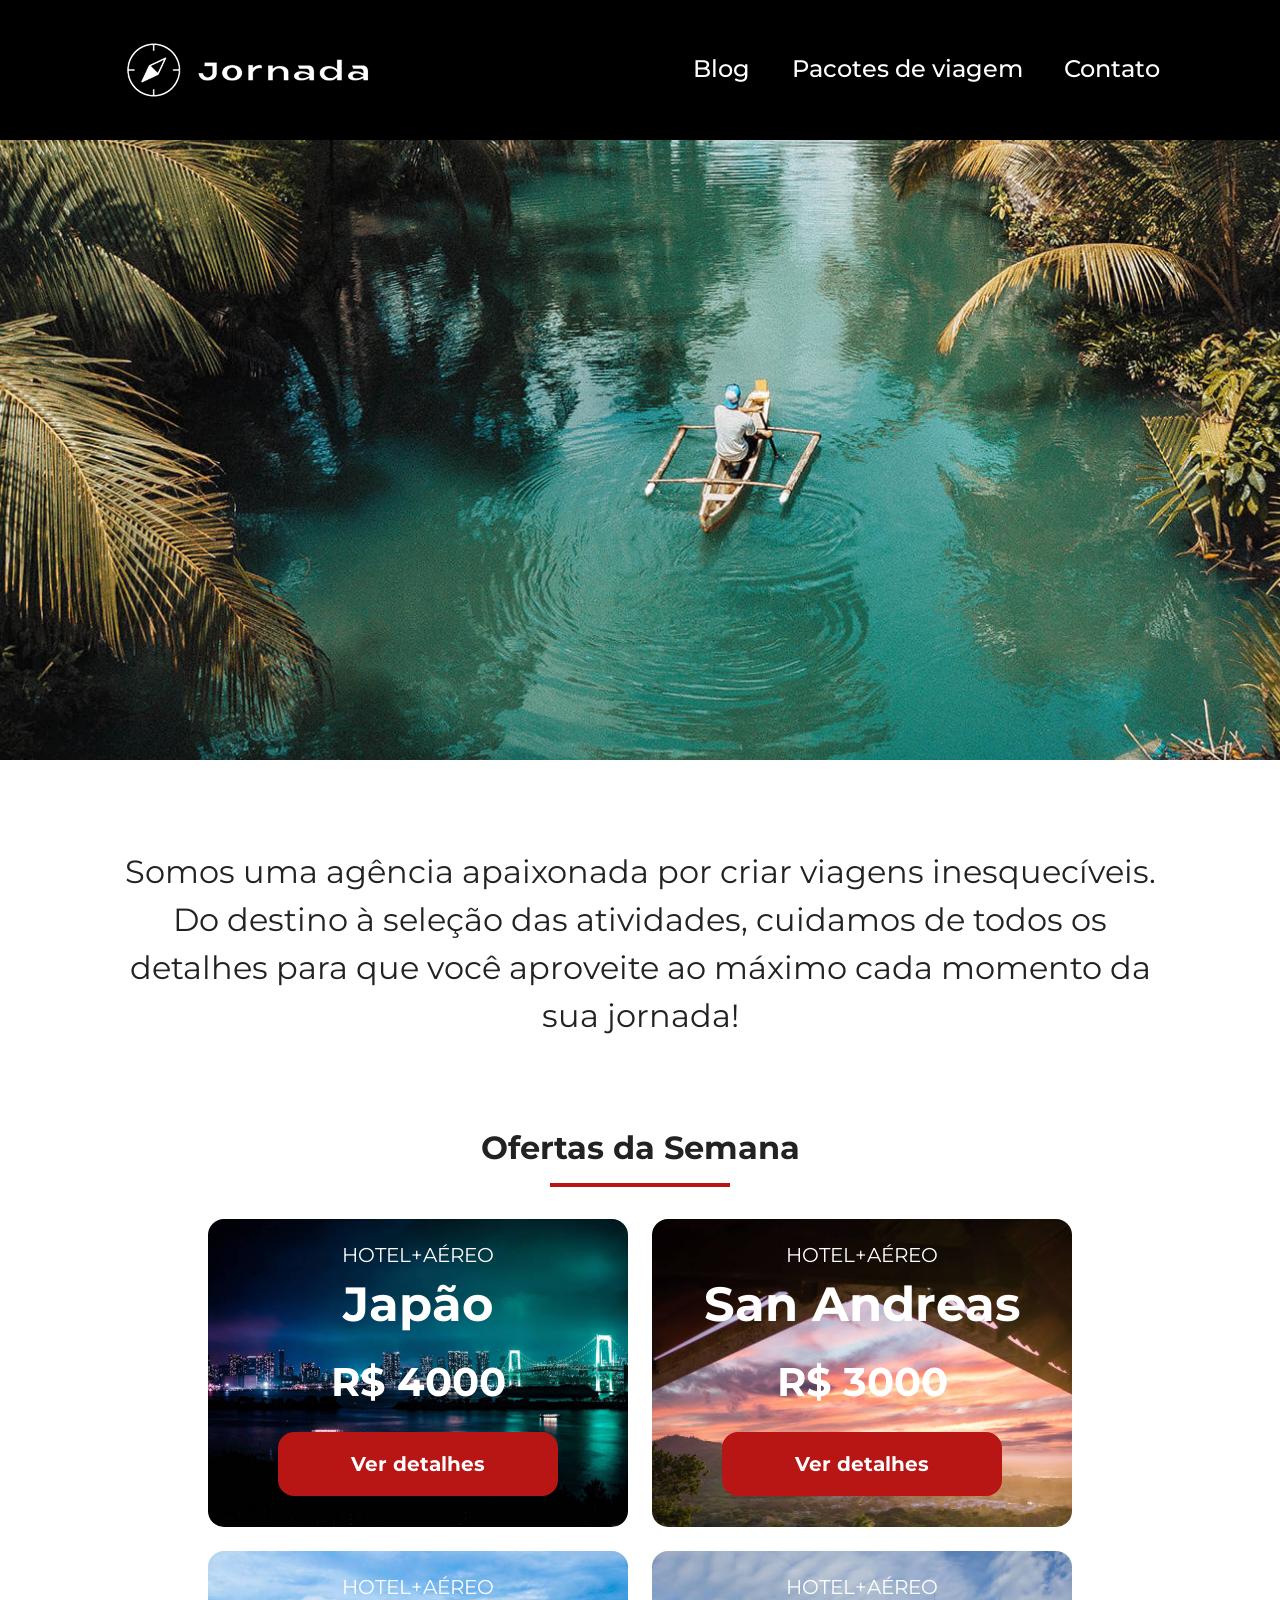
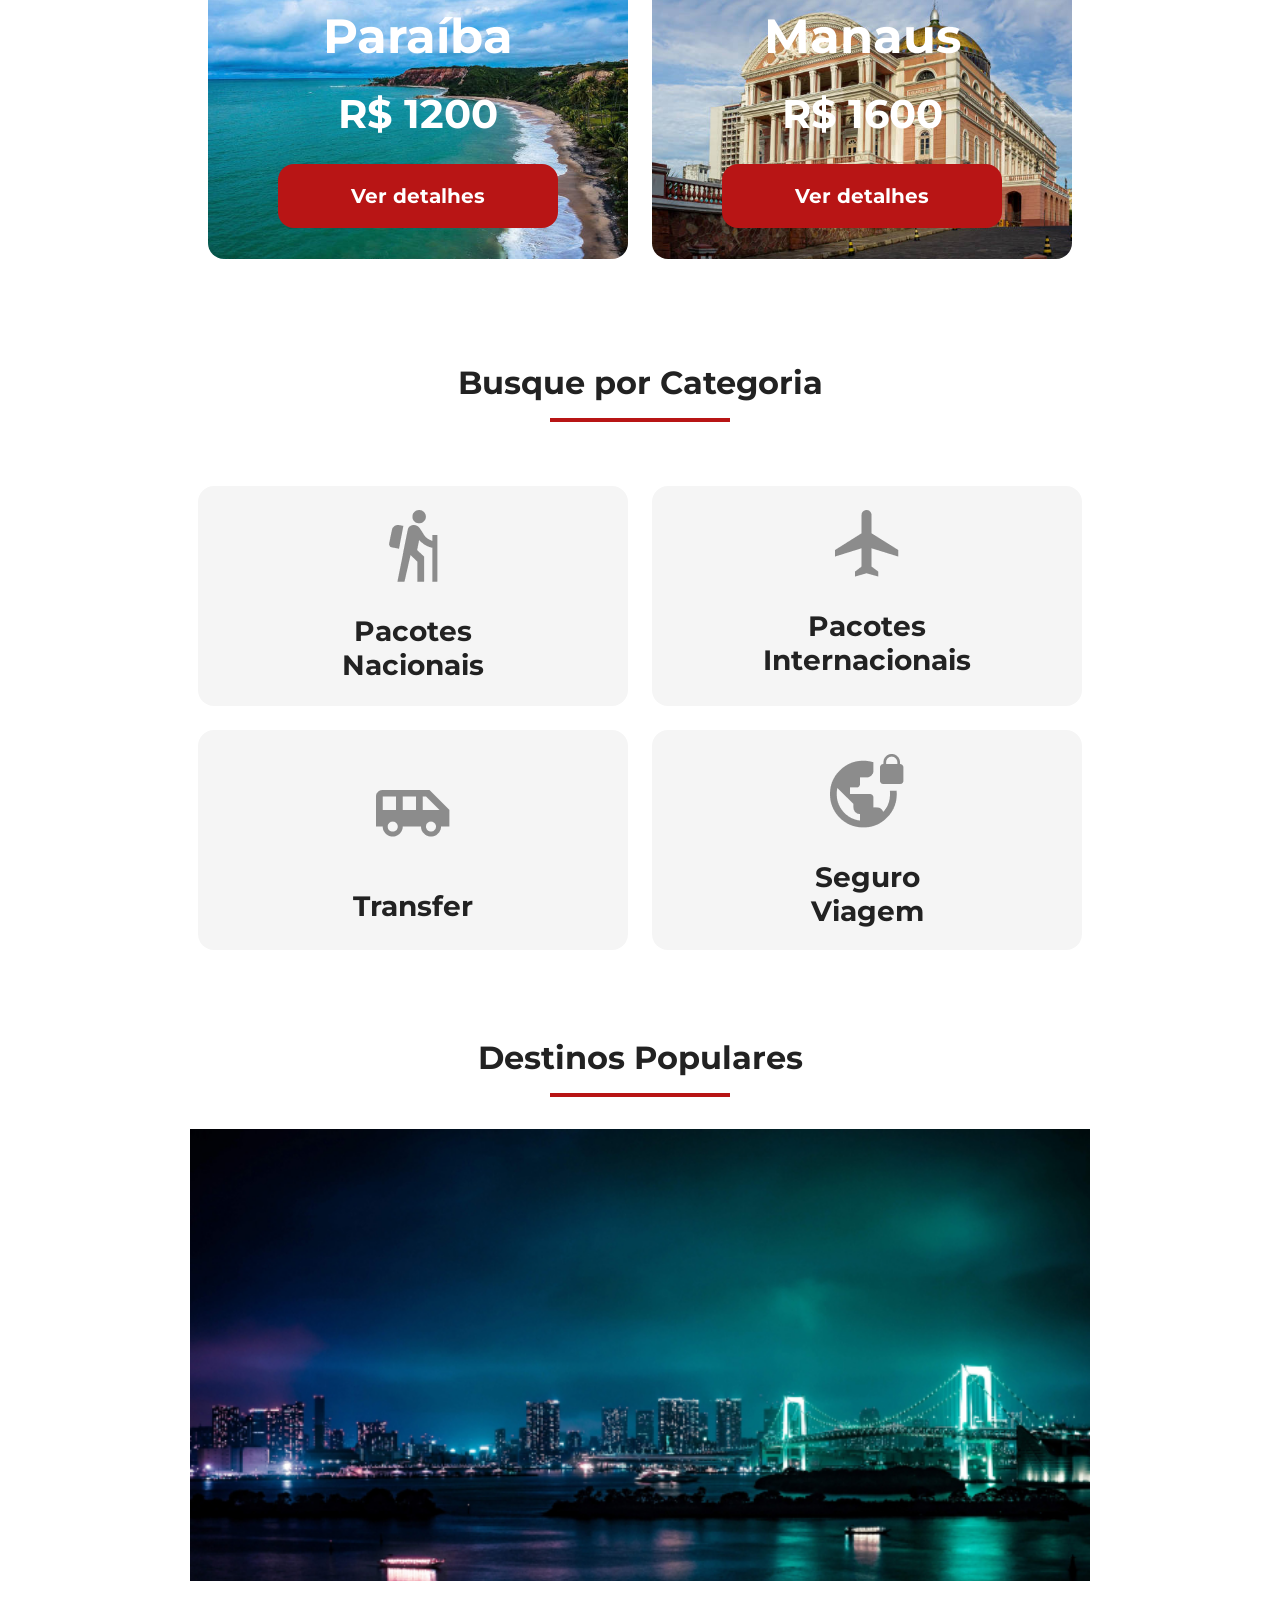
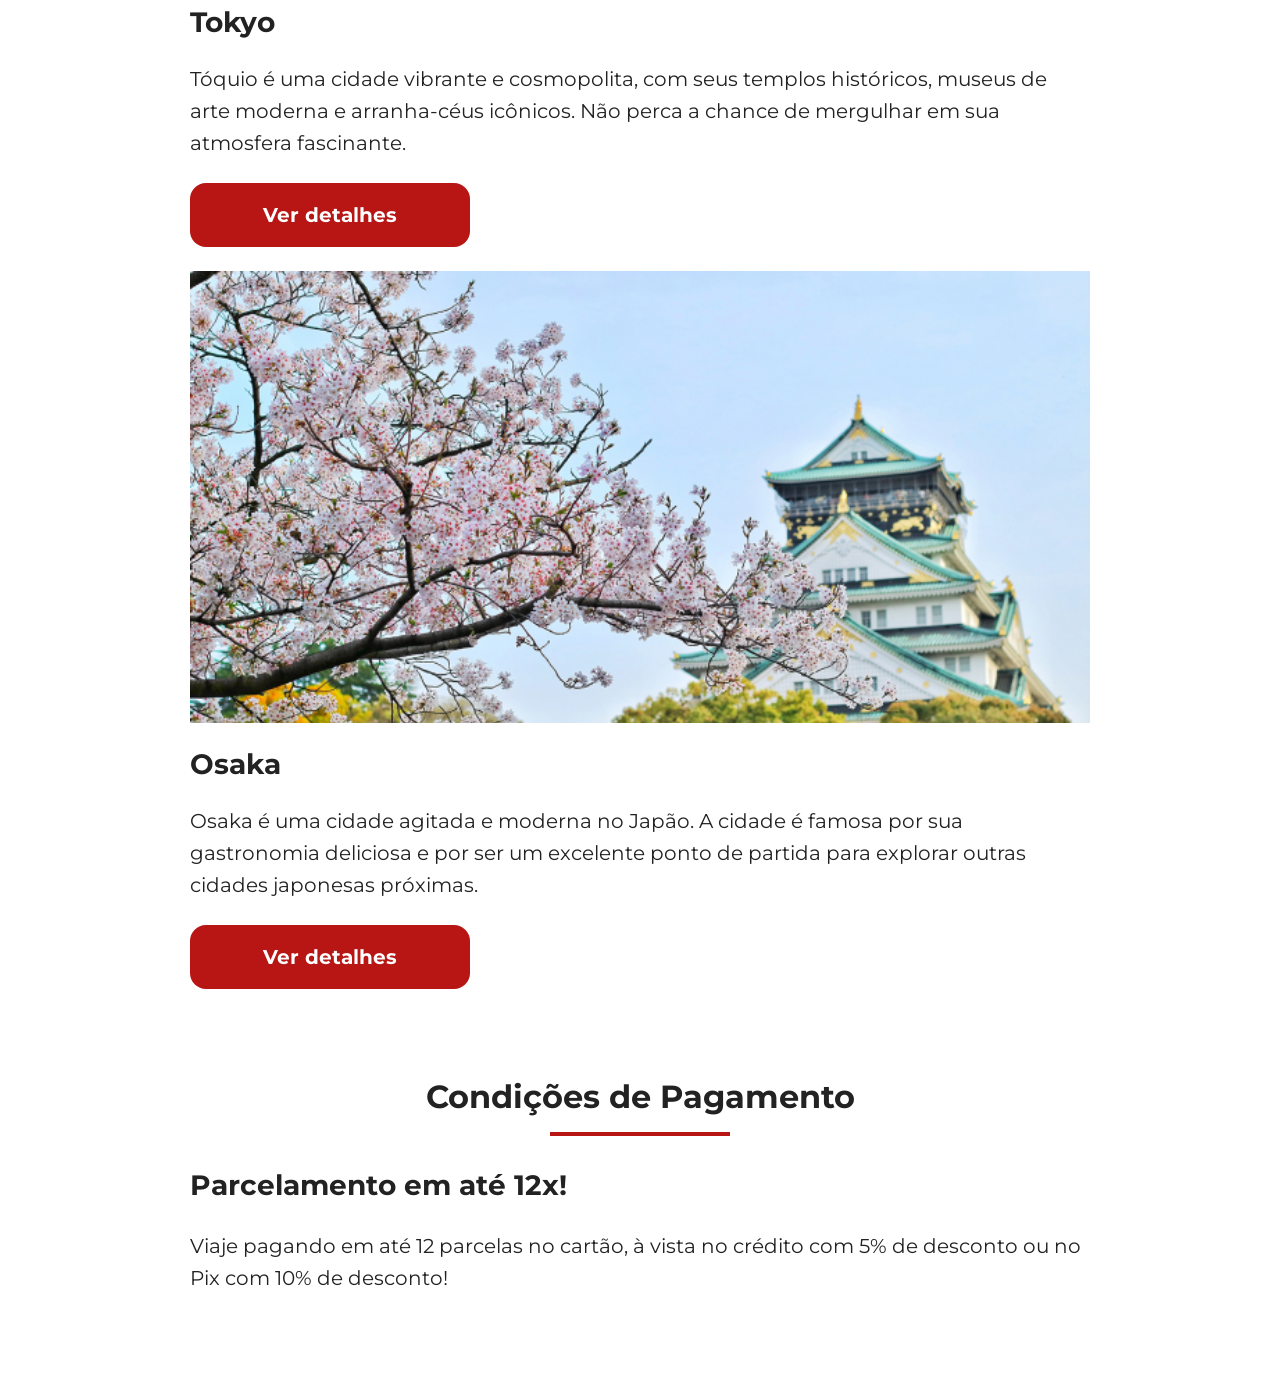
==== index.html @ ccc24c37 "Reutiliza estilos de textos" ====
<!doctype html>
<html lang="pt-br">
  <head>
    <meta charset="UTF-8" />
    <meta name="viewport" content="width=device-width, initial-scale=1.0" />
    <link rel="stylesheet" href="./css/style.css" />
    <title>Jornada Viagens</title>
  </head>
  <body>
    <header class="main-header">
      <a class="logo" href="index.html" title="Voltar para a página inicial">
        <img
          class="img-mobile"
          src="img/bussola-jornada-branca.png"
          alt="Bussola do logo Jornada Viagens na cor branca"
        />
        <img
          class="img-desktop"
          src="img/bussola-texto-jornada-branco.png"
          alt="Logo Jornada Viagens na cor branca"
        />
      </a>
      <div class="navigation-menu">
        <label for="menu">
          <img src="img/menu.png" alt="menu" />
        </label>
        <input type="checkbox" id="menu" hidden />
        <nav>
          <ul class="list-links">
            <li>
              <a href="blog.html" target="_blank" title="Acessar Blog">Blog</a>
            </li>
            <li>
              <a
                href="pacotes.html"
                target="_blank"
                title="Acessar Pacotes de viagem"
                >Pacotes de viagem</a
              >
            </li>
            <li>
              <a href="contato.html" target="_blank" title="Acessar Contato"
                >Contato</a
              >
            </li>
          </ul>
        </nav>
      </div>
    </header>
    <section class="hero">
      <div class="hero-img"></div>
      <h2>
        Somos uma agência apaixonada por criar viagens inesquecíveis. Do destino
        à seleção das atividades, cuidamos de todos os detalhes para que você
        aproveite ao máximo cada momento da sua jornada!
      </h2>
    </section>
    <section class="offers">
      <div class="section-title">
        <h2>Ofertas da Semana</h2>
        <hr />
      </div>
      <div class="offers-cards">
        <article class="card japao">
          <header>
            <p>HOTEL+AÉREO</p>
            <h3>
              Japão <br />
              <span>R$ 4000</span>
            </h3>
          </header>
          <footer>
            <a href="#" class="button">Ver detalhes</a>
          </footer>
        </article>
        <article class="card san-andreas">
          <header>
            <p>HOTEL+AÉREO</p>
            <h3>
              San Andreas <br />
              <span>R$ 3000</span>
            </h3>
          </header>
          <footer>
            <a href="#" class="button">Ver detalhes</a>
          </footer>
        </article>
        <article class="card paraiba">
          <header>
            <p>HOTEL+AÉREO</p>
            <h3>
              Paraíba <br />
              <span>R$ 1200</span>
            </h3>
          </header>
          <footer>
            <a href="#" class="button">Ver detalhes</a>
          </footer>
        </article>
        <article class="card manaus">
          <header>
            <p>HOTEL+AÉREO</p>
            <h3>
              Manaus <br />
              <span>R$ 1600</span>
            </h3>
          </header>
          <footer>
            <a href="#" class="button">Ver detalhes</a>
          </footer>
        </article>
      </div>
    </section>
    <section class="categories">
      <div class="section-title">
        <h2>Busque por Categoria</h2>
        <hr />
      </div>
      <div class="categories-cards">
        <a
          class="card"
          href="#"
          target="_blank"
          title="Busque pela categoria Pacotes Nacionais"
        >
          <img
            src="img/pacotes-nacionais.png"
            alt="ícone cinza representado por uma pessoa fazendo tracking"
          />
          <h3 class="content-title">
            Pacotes <br />
            Nacionais
          </h3>
        </a>

        <a
          class="card"
          href="#"
          target="_blank"
          title="Busque pela categoria Pacotes Internacionais"
        >
          <img
            src="img/pacotes-interacionais.png"
            alt="ícone cinza representado por um avião"
          />
          <h3 class="content-title">
            Pacotes <br />
            Internacionais
          </h3>
        </a>

        <a
          class="card single-line transfer"
          href="#"
          target="_blank"
          title="Busque pela categoria Transfer"
        >
          <img
            src="img/transfer.png"
            alt="ícone cinza representado por um ônibus"
          />
          <h3 class="content-title">Transfer <br /></h3>
        </a>

        <a
          class="card sigle-line"
          href="#"
          target="_blank"
          title="Busque pela categoria Seguro de Viagem"
        >
          <img
            src="img/seguro-viagem.png"
            alt="ícone cinza representado pelo mundo como um planeta com um cadeado "
          />
          <h3 class="content-title">
            Seguro <br />
            Viagem
          </h3>
        </a>
      </div>
    </section>
    <section class="destinations">
      <div class="section-title">
        <h2>Destinos Populares</h2>
        <hr />
      </div>
      <div class="destination-items">
        <article class="item tokyo">
          <header>
            <div class="img-item"></div>
            <h4 class="content-title">Tokyo</h4>
            <p class="content-text">
              Tóquio é uma cidade vibrante e cosmopolita, com seus templos
              históricos, museus de arte moderna e arranha-céus icônicos. Não
              perca a chance de mergulhar em sua atmosfera fascinante.
            </p>
            <footer>
              <a
                href="#"
                class="button"
                target="_blank"
                title="Veja mais detalhes do destinho para Tokyo"
                >Ver detalhes</a
              >
            </footer>
          </header>
        </article>
        <article class="item osaka">
          <header>
            <div class="img-item"></div>
            <h4 class="content-title">Osaka</h4>
            <p class="content-text">
              Osaka é uma cidade agitada e moderna no Japão. A cidade é famosa
              por sua gastronomia deliciosa e por ser um excelente ponto de
              partida para explorar outras cidades japonesas próximas.
            </p>
            <footer>
              <a
                href="#"
                class="button"
                target="_blank"
                title="Veja mais detalhes do destinho para Osaka"
                >Ver detalhes</a
              >
            </footer>
          </header>
        </article>
      </div>
    </section>
    <section class="payments">
      <div class="section-title">
        <h2>Condições de Pagamento</h2>
        <hr />
      </div>
      <div class="text-content">
        <h3 class="content-title">Parcelamento em até 12x!</h3>
        <p class="content-text">
          Viaje pagando em até 12 parcelas no cartão, à vista no crédito com 5%
          de desconto ou no Pix com 10% de desconto!
        </p>
        <div class="image-content"></div>
        <div class="image bag"></div>
        <div class="image passport"></div>
        <div class="image people"></div>
      </div>
    </section>
  </body>
</html>
---- css/style.css ----
@import url(global.css);
@import url(header.css);
@import url(hero.css);
@import url(offers.css);
@import url(categories.css);
@import url(destinations.css);
@import url(payments.css);
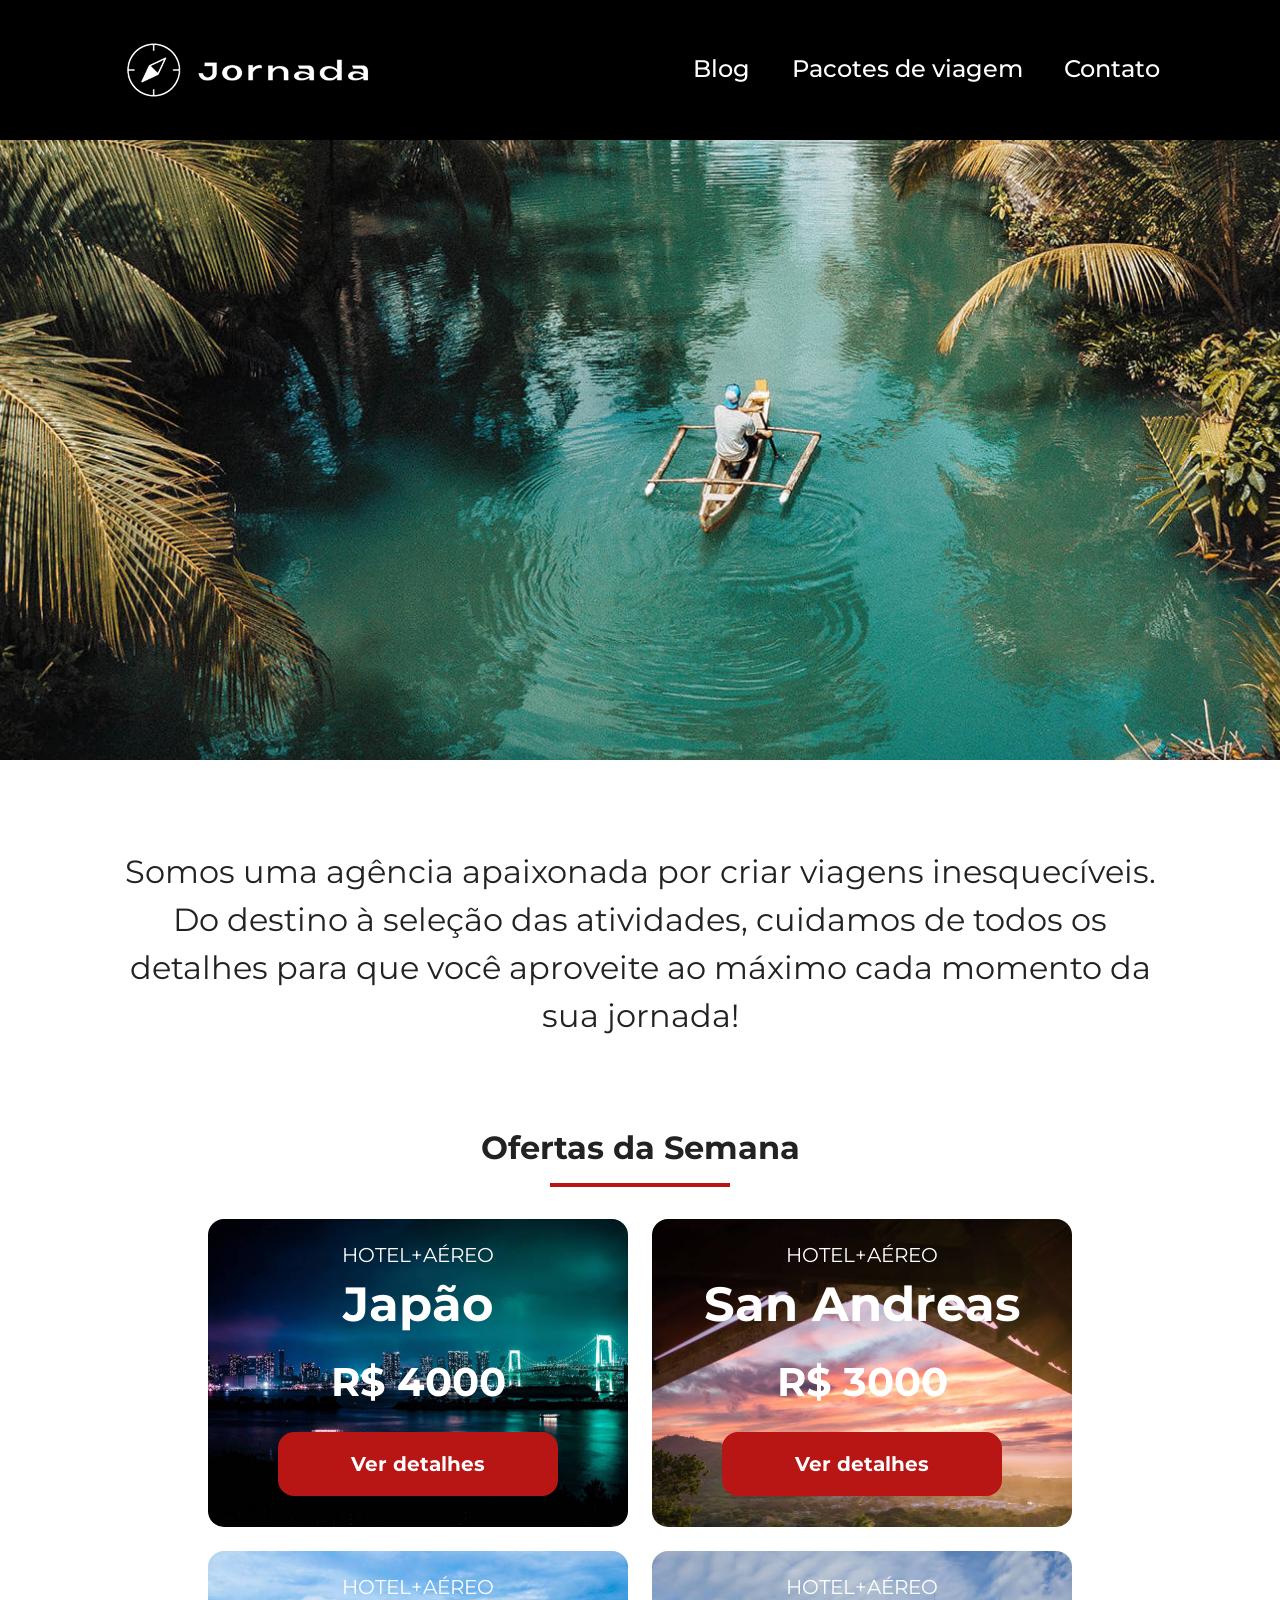
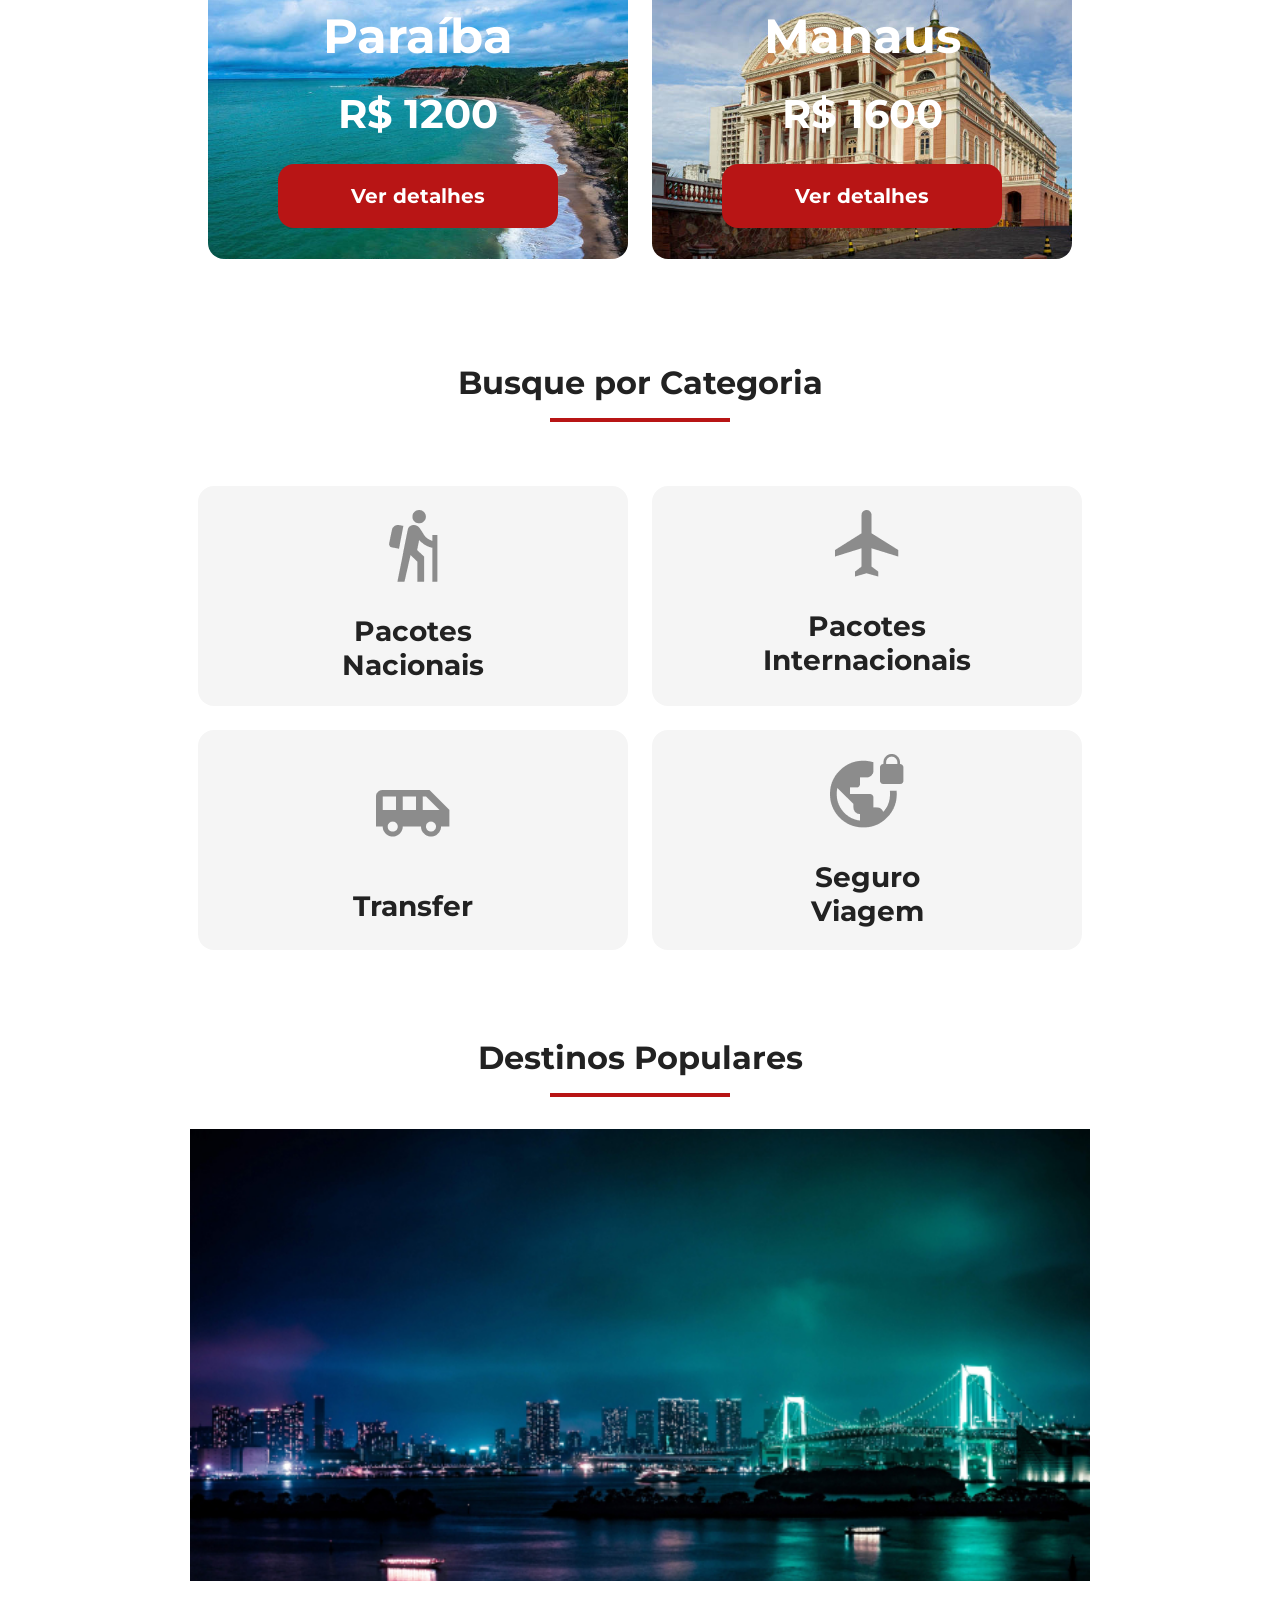
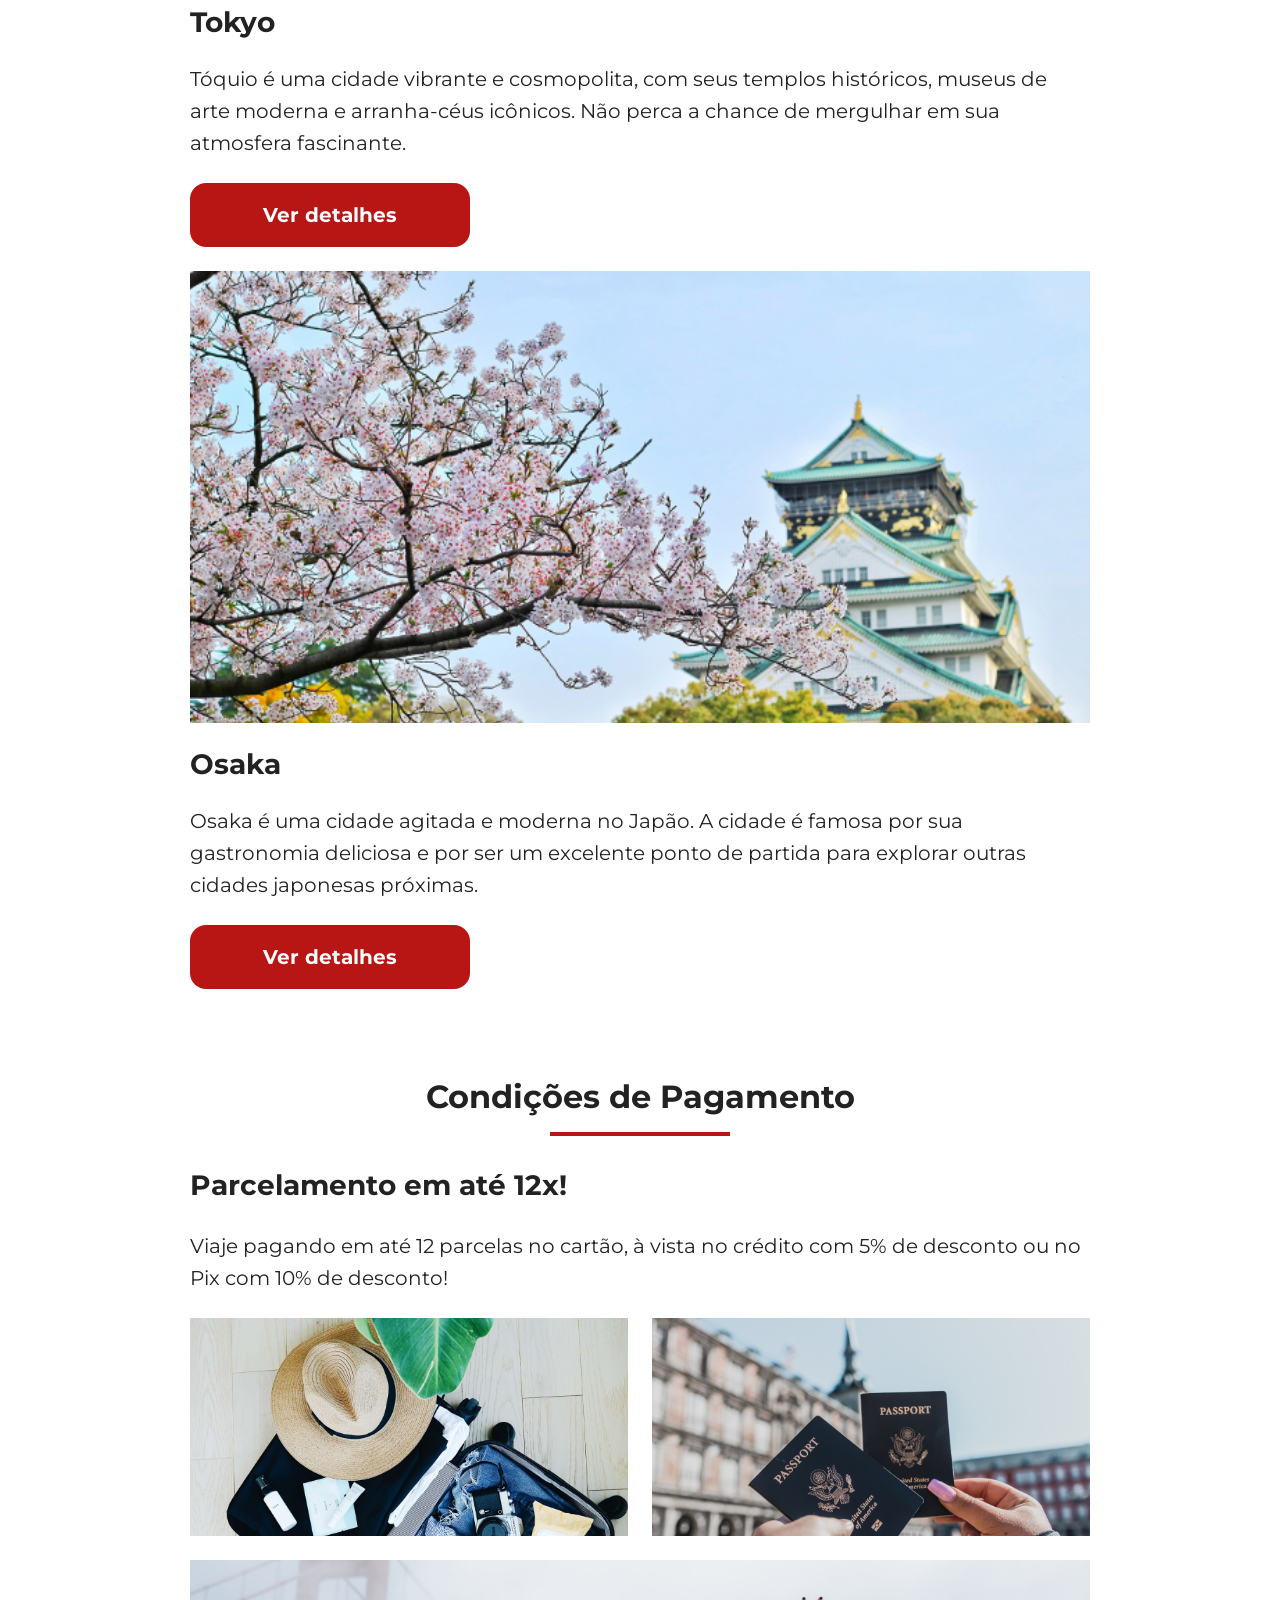
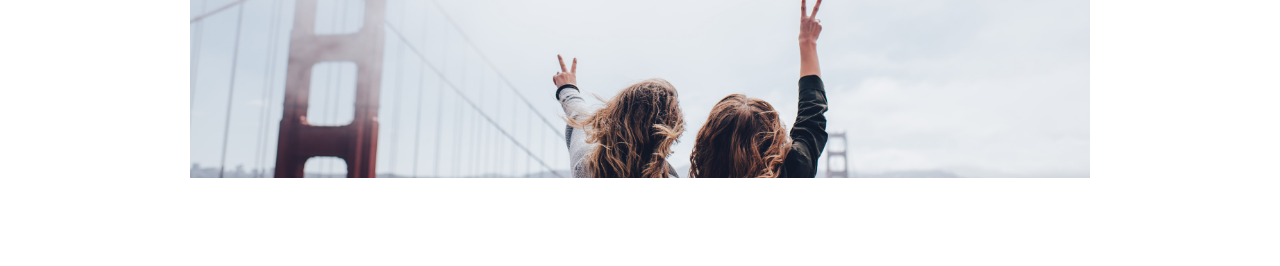
==== commit 5fbbc1b8: "CSS de payments, implementacao do grid para image-gallery" ====
--- a/index.html
+++ b/index.html
@@ -232,16 +232,19 @@
         <h2>Condições de Pagamento</h2>
         <hr />
       </div>
-      <div class="text-content">
-        <h3 class="content-title">Parcelamento em até 12x!</h3>
-        <p class="content-text">
-          Viaje pagando em até 12 parcelas no cartão, à vista no crédito com 5%
-          de desconto ou no Pix com 10% de desconto!
-        </p>
-        <div class="image-content"></div>
-        <div class="image bag"></div>
-        <div class="image passport"></div>
-        <div class="image people"></div>
+      <div class="content-container">
+        <div class="text-content">
+          <h3 class="content-title">Parcelamento em até 12x!</h3>
+          <p class="content-text">
+            Viaje pagando em até 12 parcelas no cartão, à vista no crédito com
+            5% de desconto ou no Pix com 10% de desconto!
+          </p>
+        </div>
+        <div class="image-gallery">
+          <div class="image first"></div>
+          <div class="image second"></div>
+          <div class="image thirdy colspan-2"></div>
+        </div>
       </div>
     </section>
   </body>
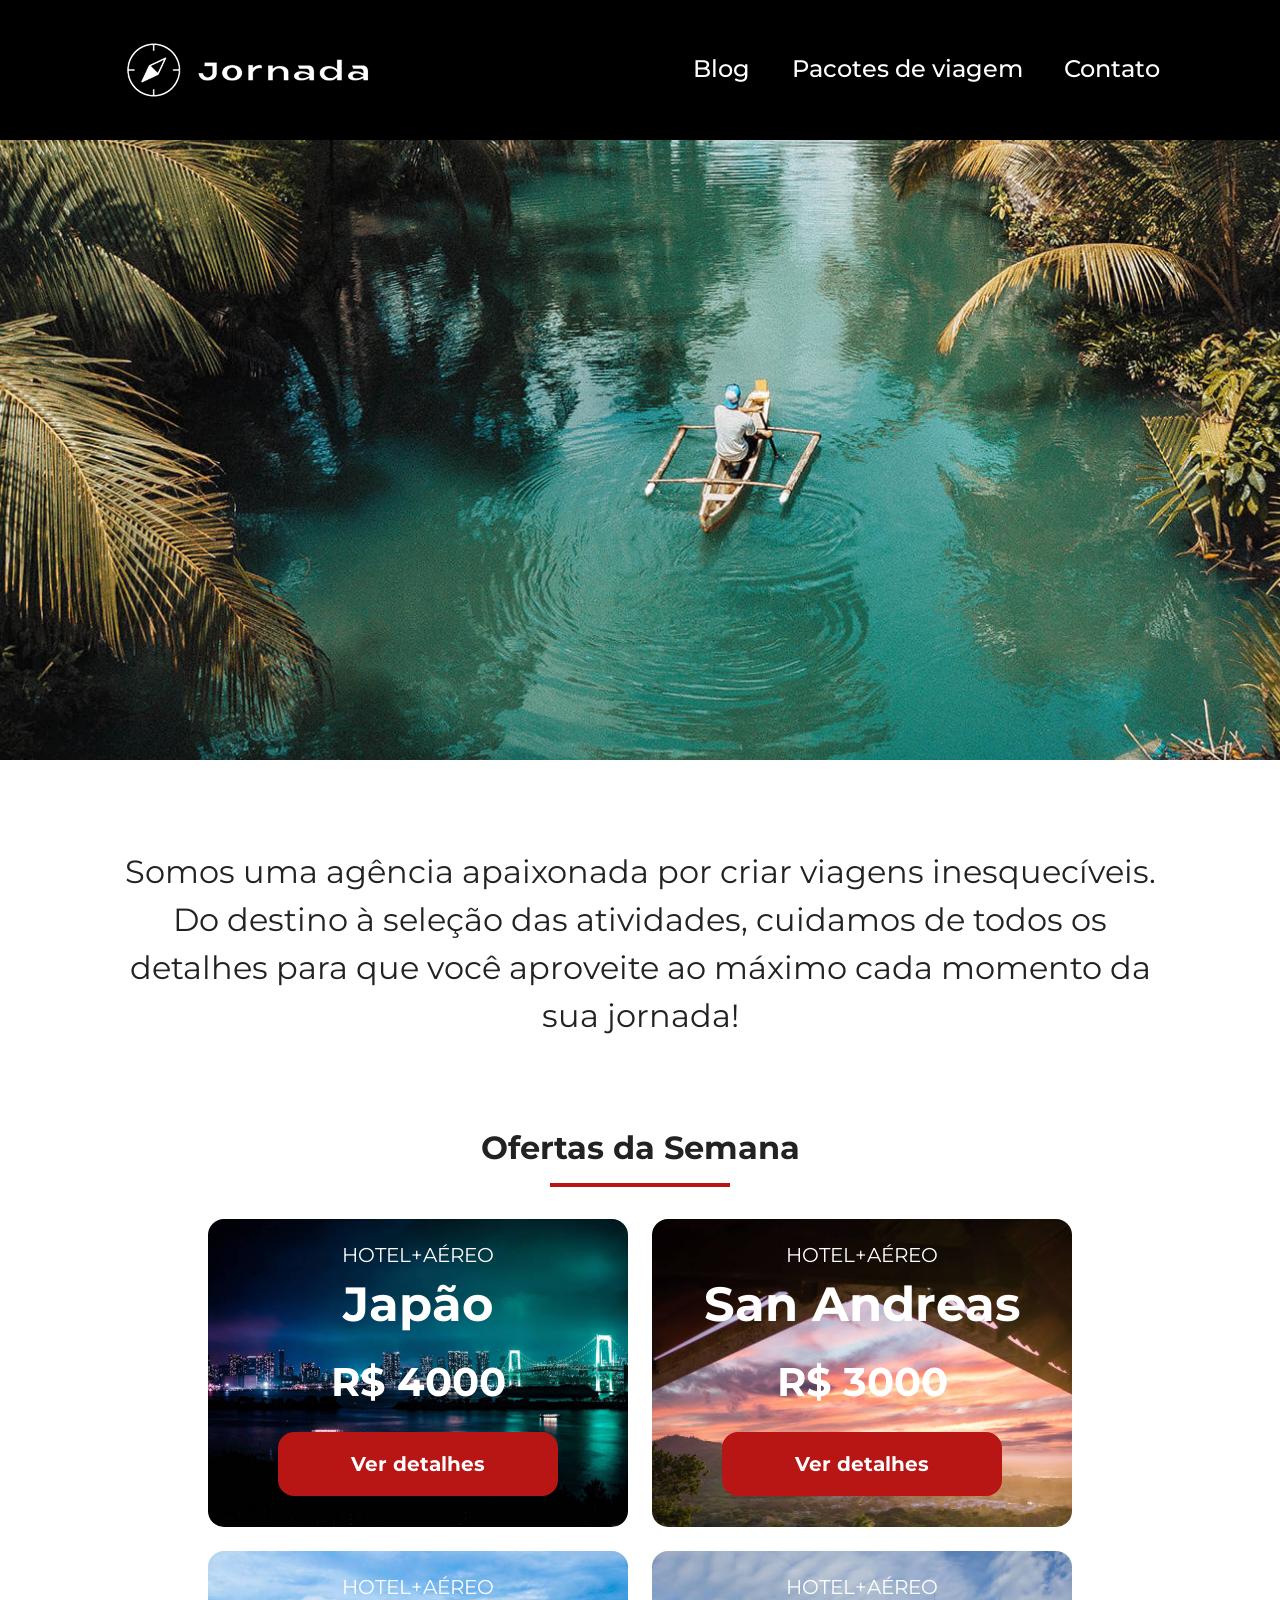
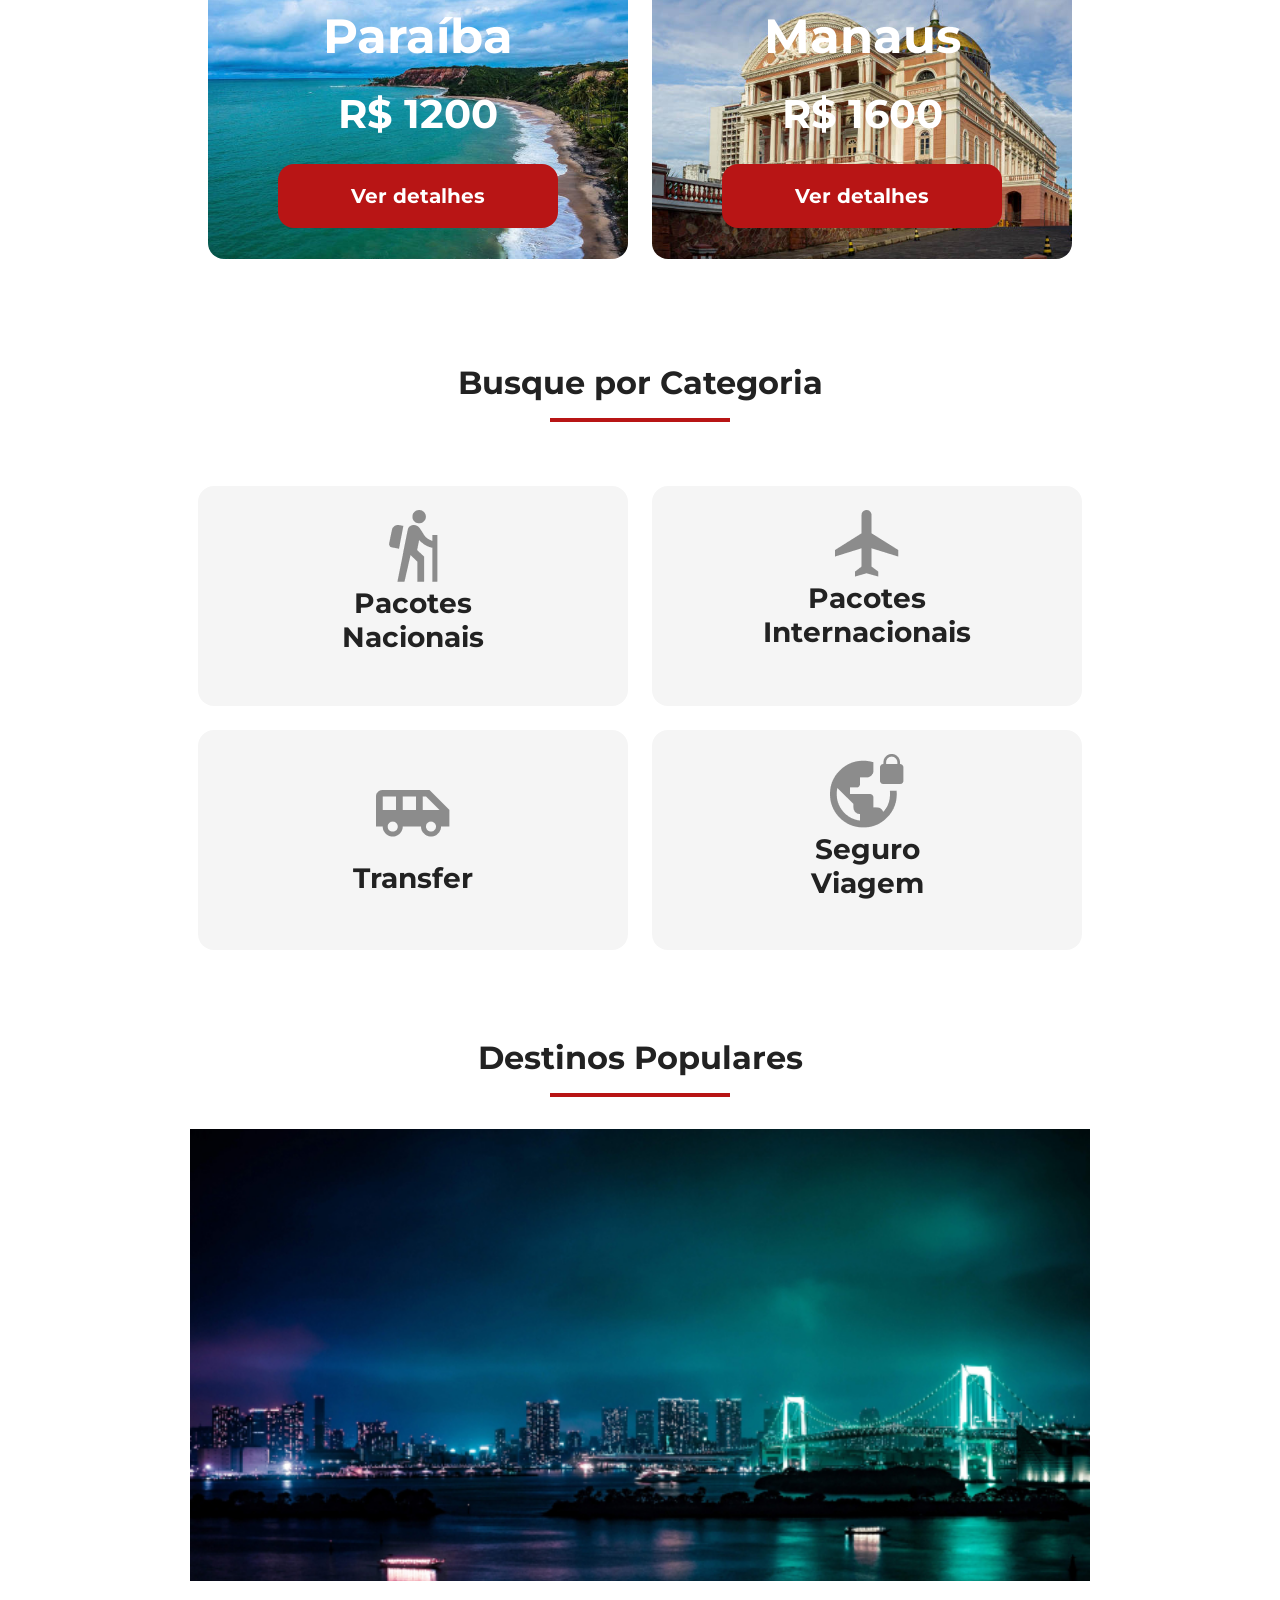
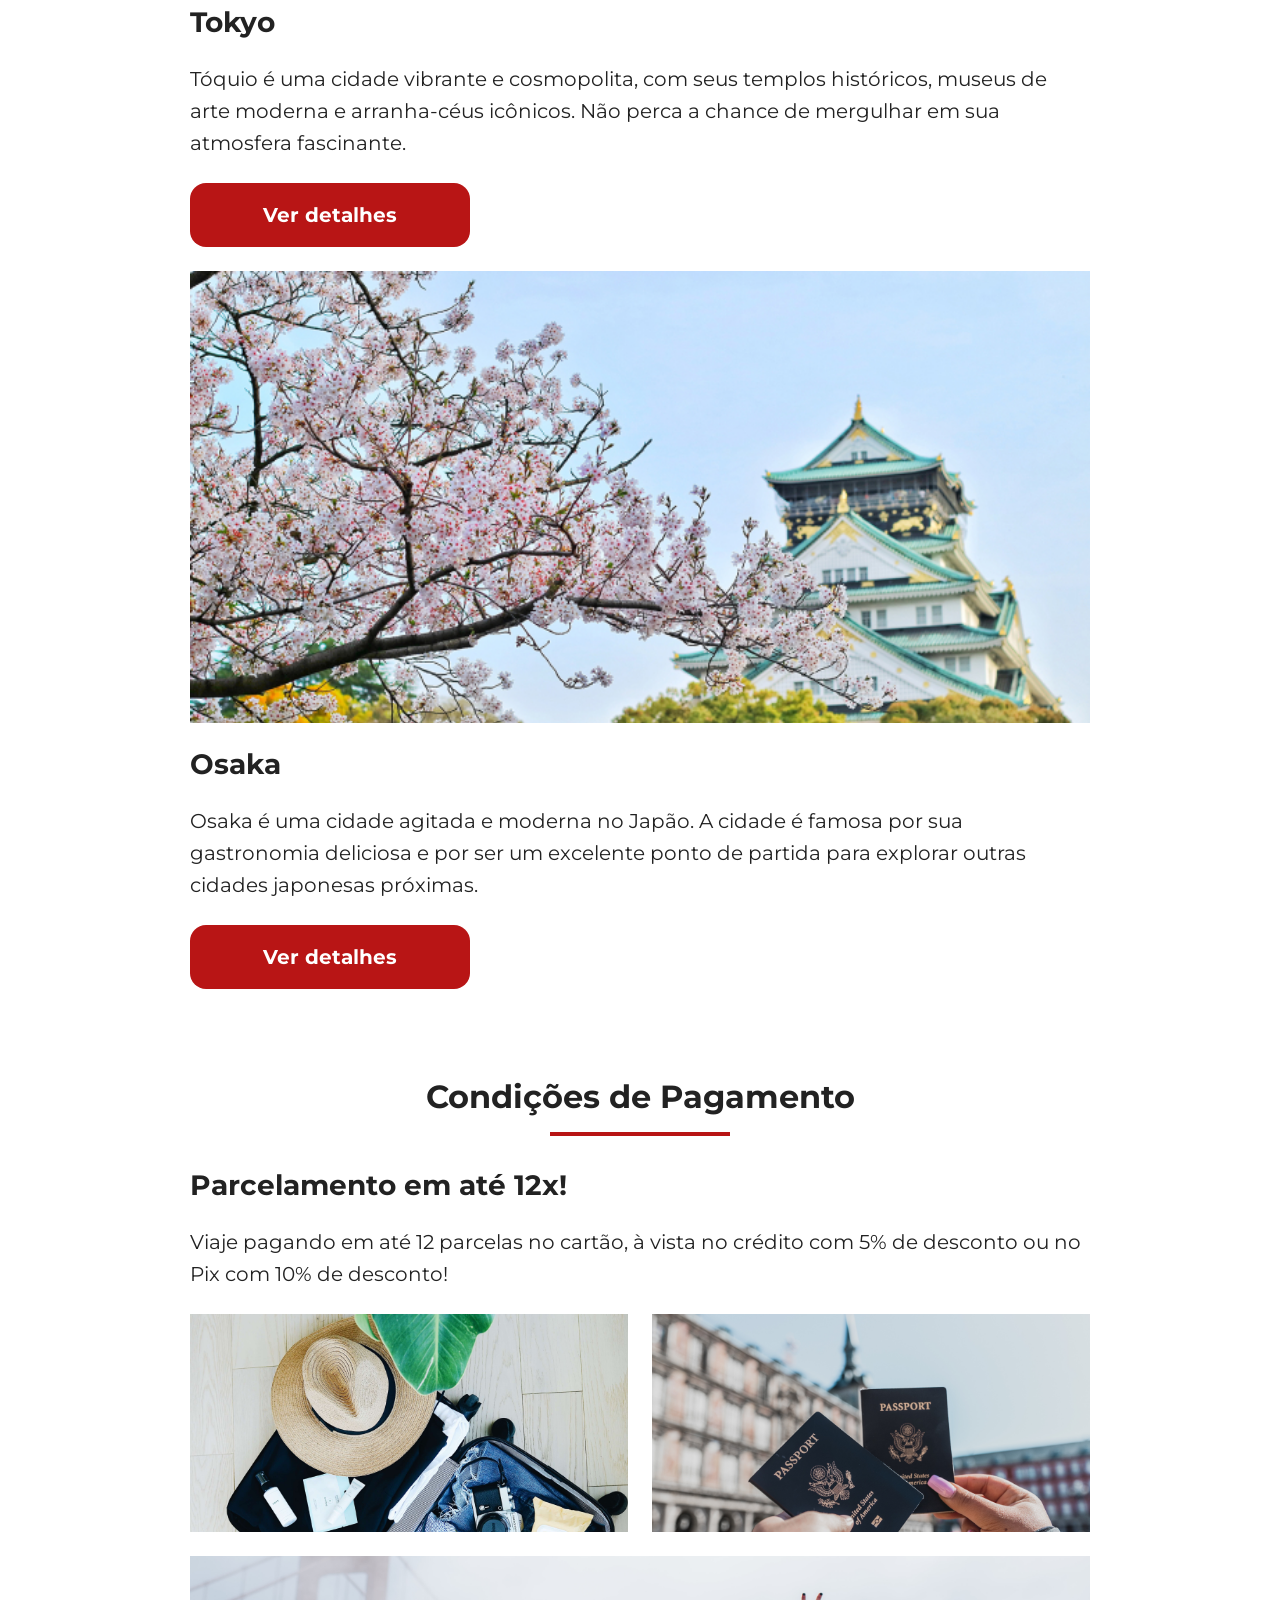
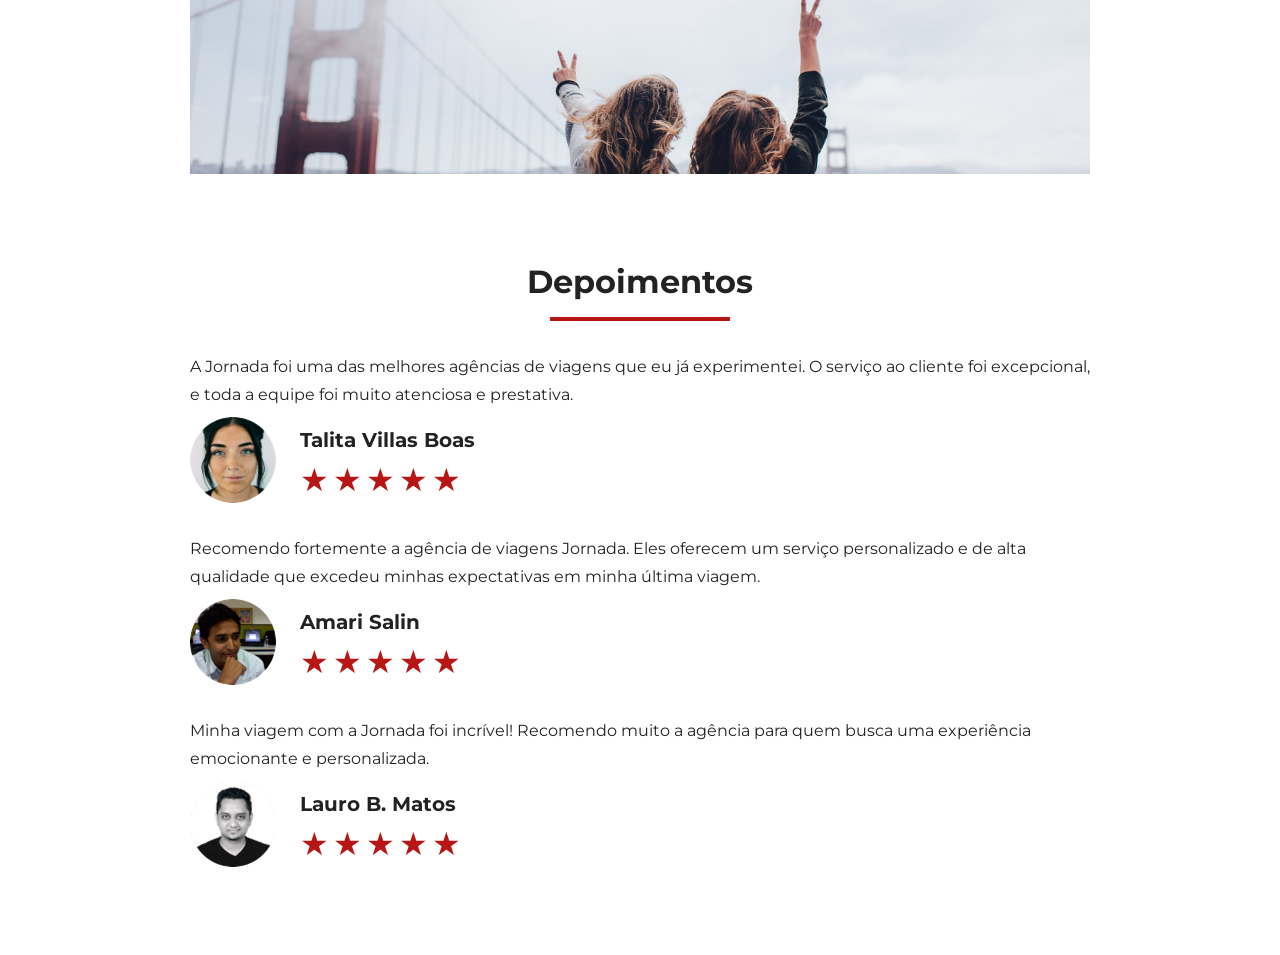
==== commit 160468af: "Finaliza estilo do mobile sessao testimonials" ====
--- a/index.html
+++ b/index.html
@@ -247,5 +247,87 @@
         </div>
       </div>
     </section>
+    <section class="testimonials">
+      <div class="section-title">
+        <h2>Depoimentos</h2>
+        <hr />
+      </div>
+      <div class="testimonial-container">
+        <article>
+          <header>
+            <p>
+              A Jornada foi uma das melhores agências de viagens que eu já
+              experimentei. O serviço ao cliente foi excepcional, e toda a
+              equipe foi muito atenciosa e prestativa.
+            </p>
+          </header>
+          <footer>
+            <img
+              src="img/avatar-talita.png"
+              alt="imagem de perfil da cliente Talita Villas Boas"
+            />
+            <div class="profile-content">
+              <h4>Talita Villas Boas</h4>
+              <div class="rating">
+                <span class="star">★</span>
+                <span class="star">★</span>
+                <span class="star">★</span>
+                <span class="star">★</span>
+                <span class="star">★</span>
+              </div>
+            </div>
+          </footer>
+        </article>
+        <article>
+          <header>
+            <p>
+              Recomendo fortemente a agência de viagens Jornada. Eles oferecem
+              um serviço personalizado e de alta qualidade que excedeu minhas
+              expectativas em minha última viagem.
+            </p>
+          </header>
+          <footer>
+            <img
+              src="img/avatar-amari.png"
+              alt="imagem de perfil da cliente Amari Salin"
+            />
+            <div class="profile-content">
+              <h4>Amari Salin</h4>
+              <div class="rating">
+                <span class="star">★</span>
+                <span class="star">★</span>
+                <span class="star">★</span>
+                <span class="star">★</span>
+                <span class="star">★</span>
+              </div>
+            </div>
+          </footer>
+        </article>
+        <article>
+          <header>
+            <p>
+              Minha viagem com a Jornada foi incrível! Recomendo muito a agência
+              para quem busca uma experiência emocionante e personalizada.
+            </p>
+          </header>
+          <footer>
+            <img
+              src="img/avatar-lauro.png"
+              alt="imagem de perfil da cliente Lauro B. Matos"
+            />
+            <div class="profile-content">
+              <h4>Lauro B. Matos</h4>
+              <div class="rating">
+                <span class="star">★</span>
+                <span class="star">★</span>
+                <span class="star">★</span>
+                <span class="star">★</span>
+                <span class="star">★</span>
+              </div>
+            </div>
+          </footer>
+        </article>
+      </div>
+    </section>
   </body>
 </html>
--- a/css/style.css
+++ b/css/style.css
@@ -4,4 +4,5 @@
 @import url(offers.css);
 @import url(categories.css);
 @import url(destinations.css);
-@import url(payments.css);+@import url(payments.css);
+@import url(testimonials.css)
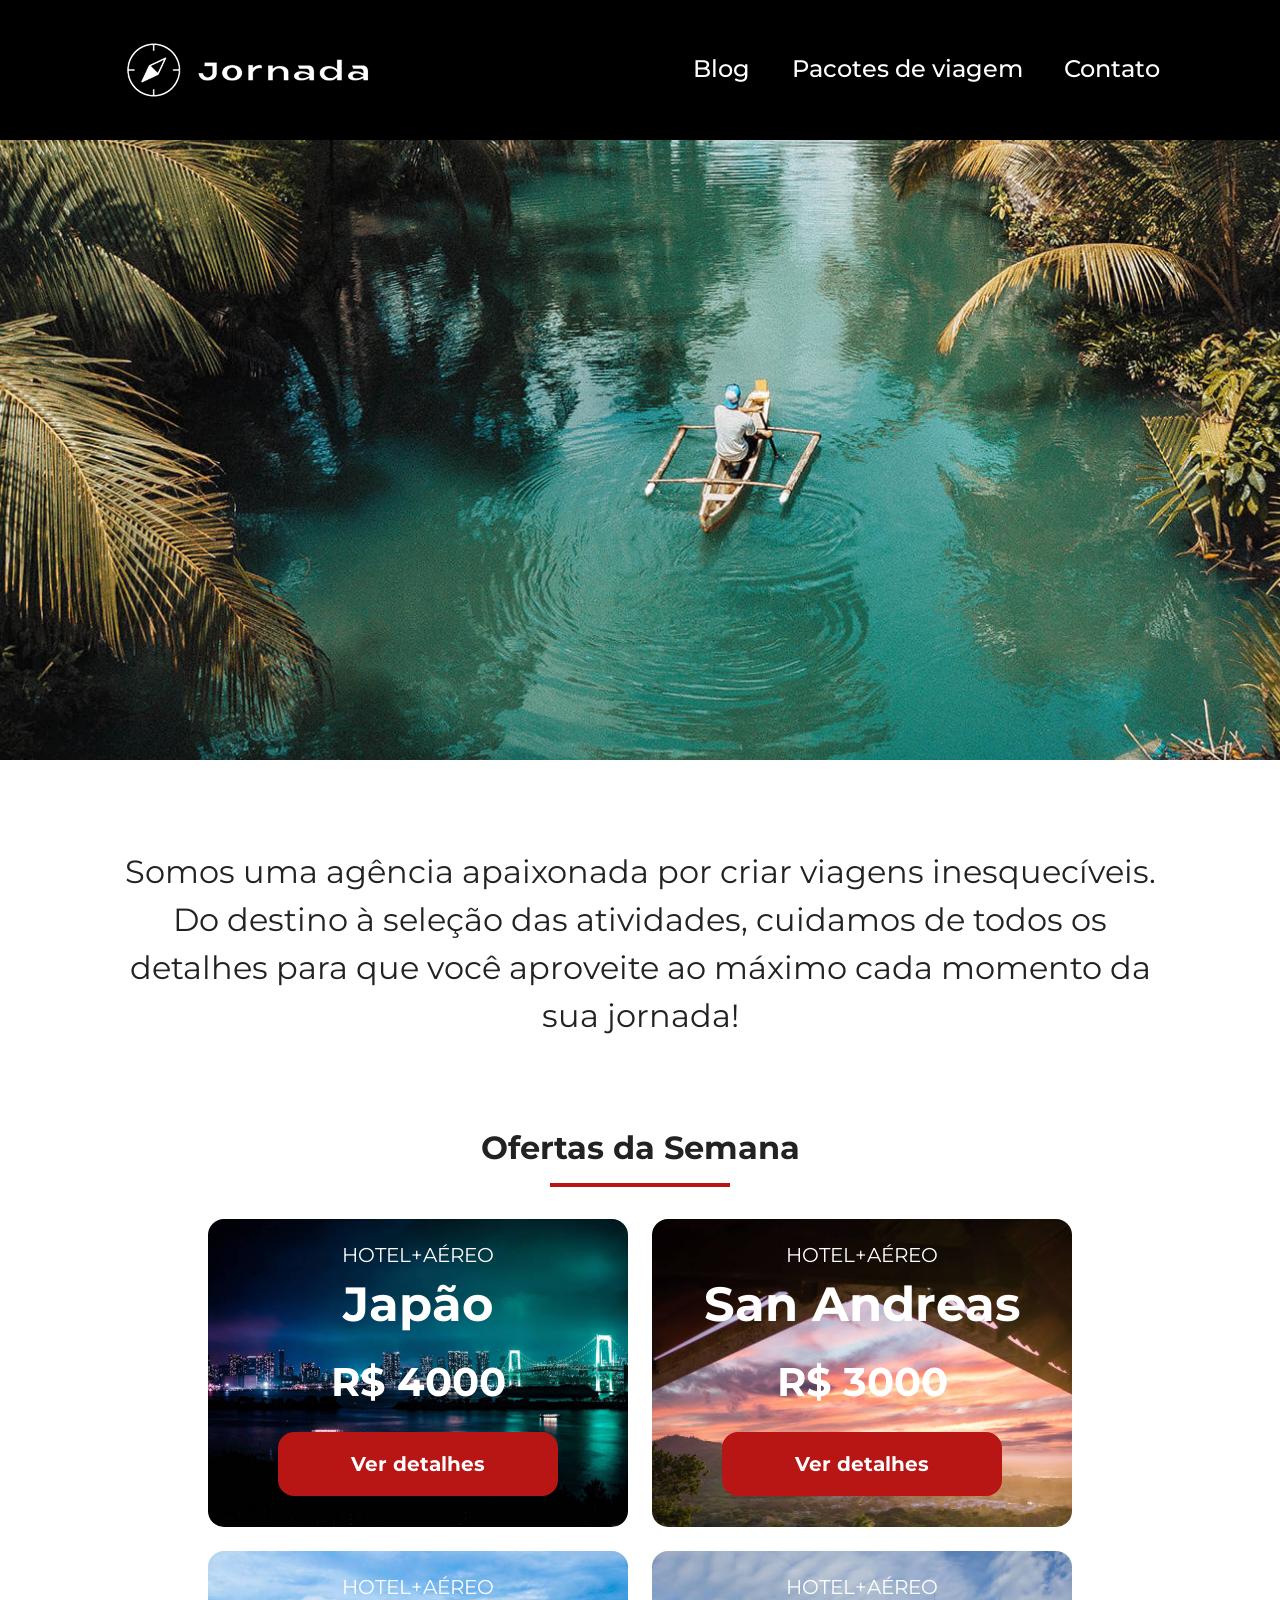
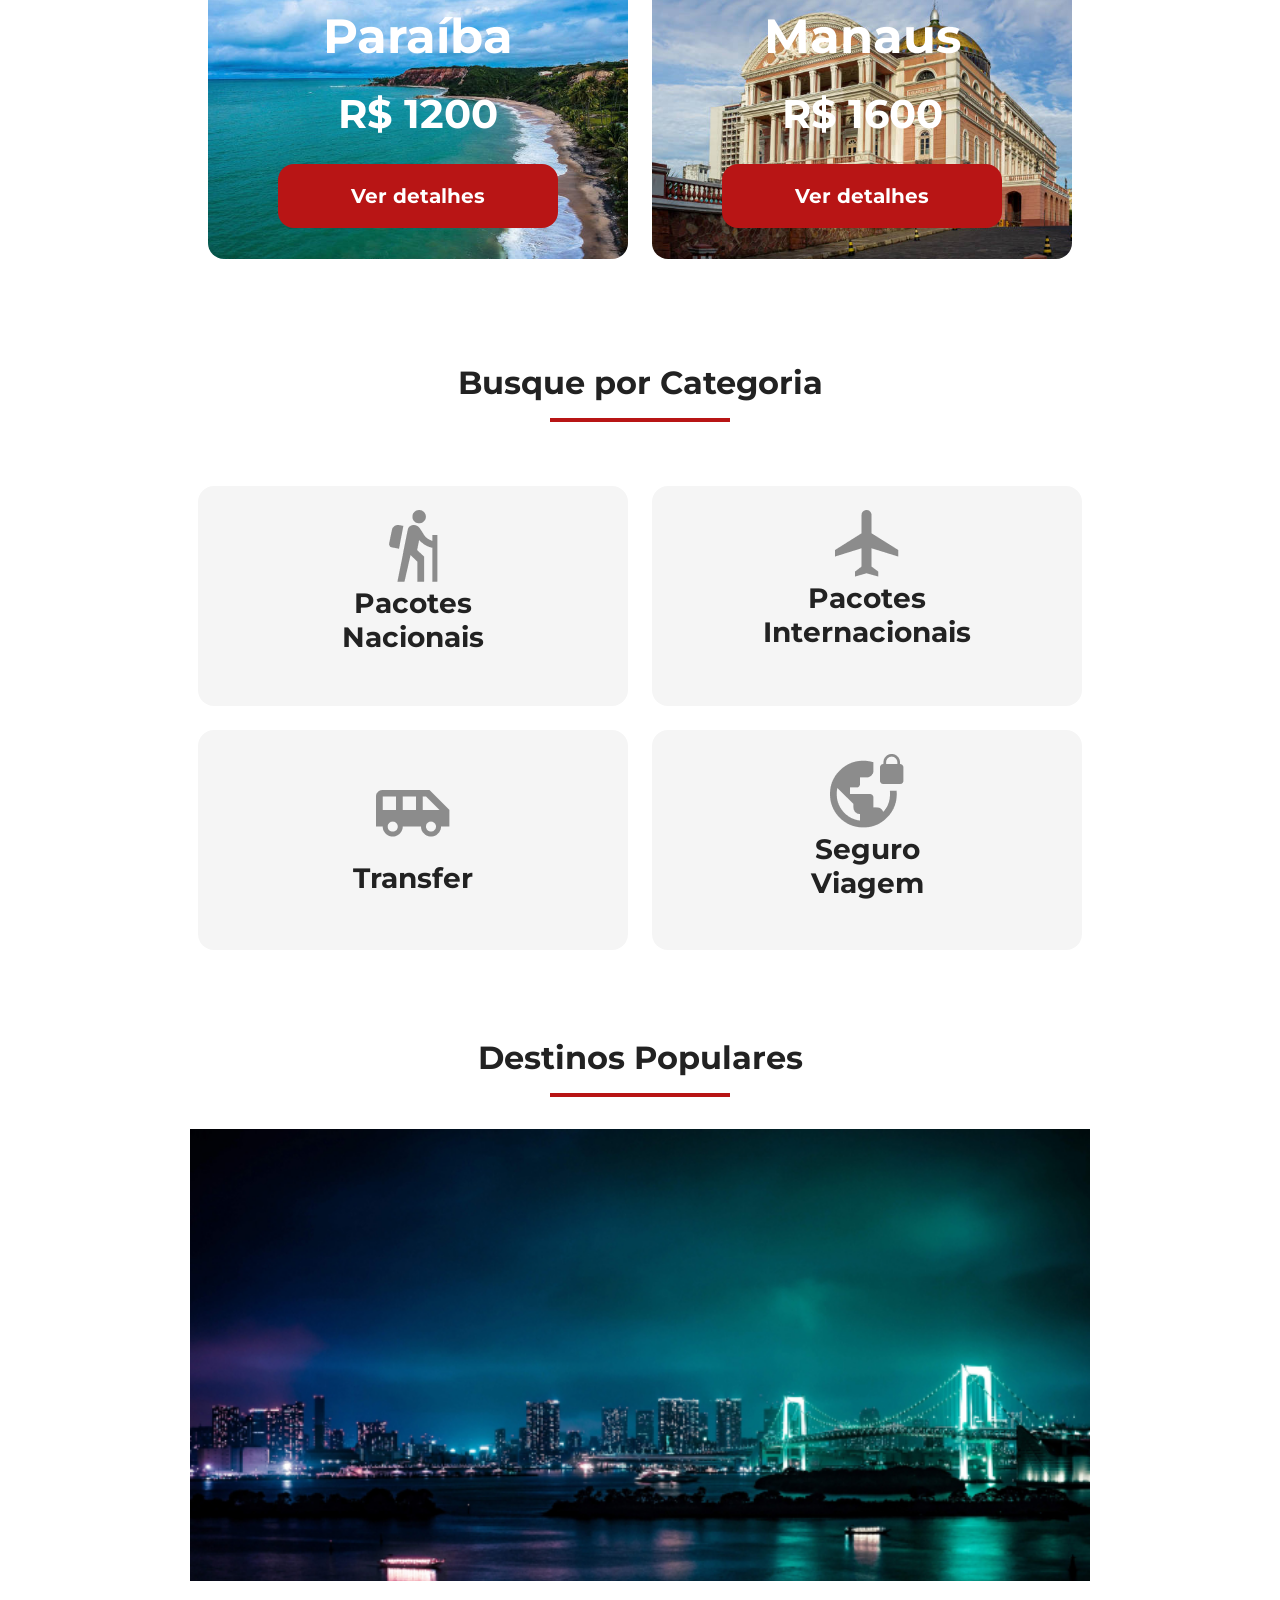
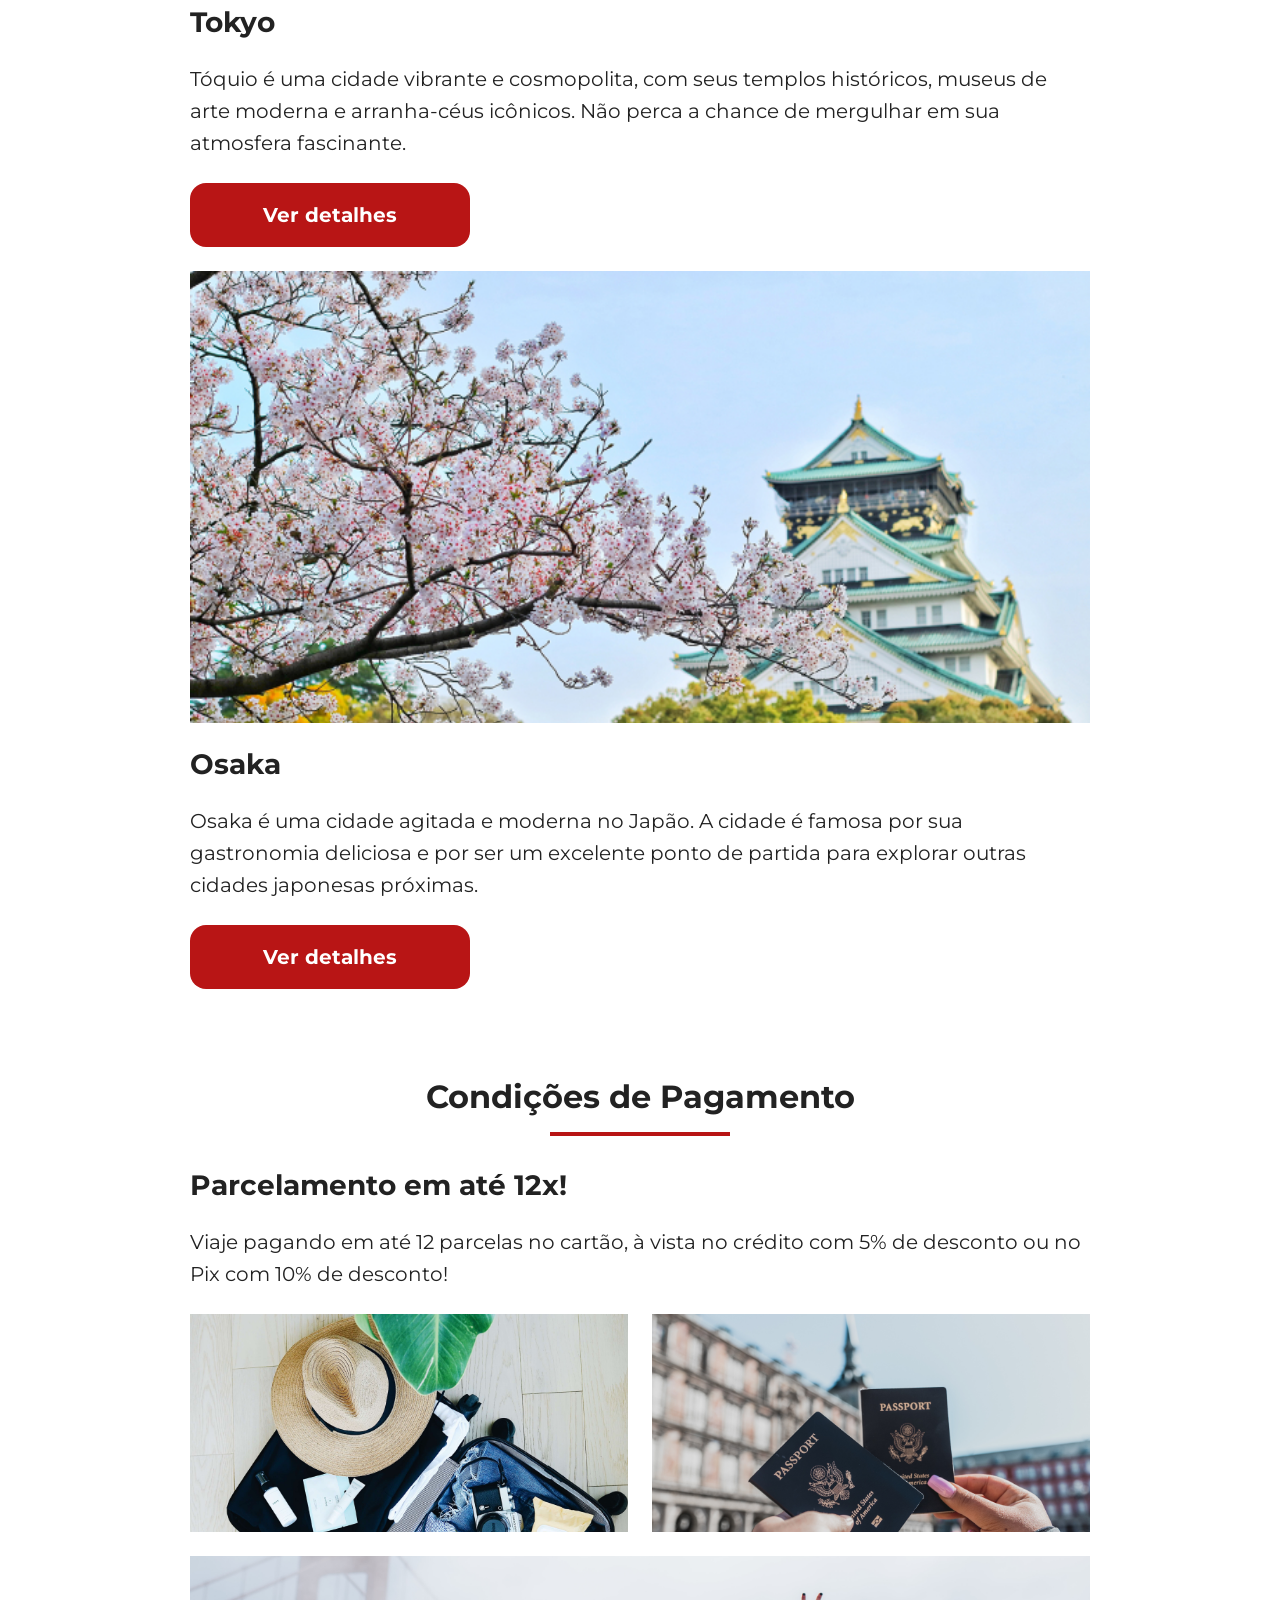
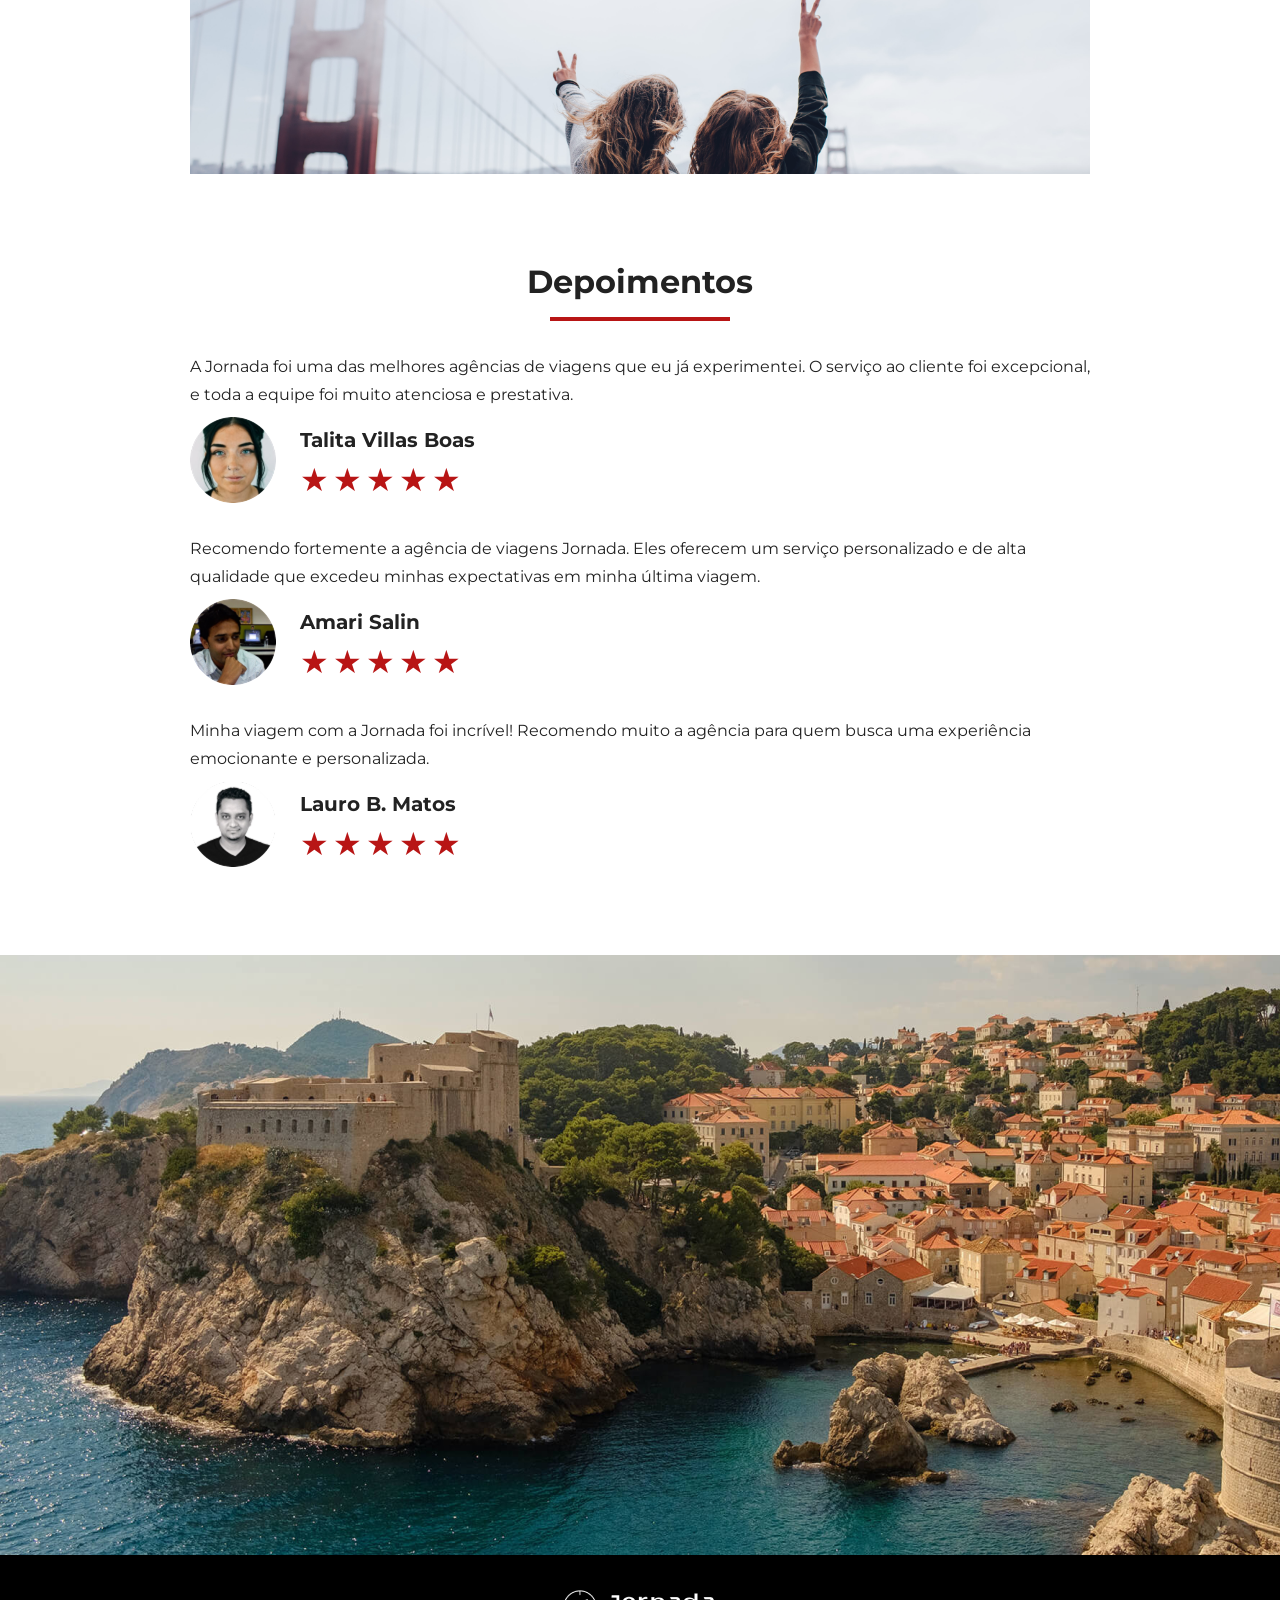
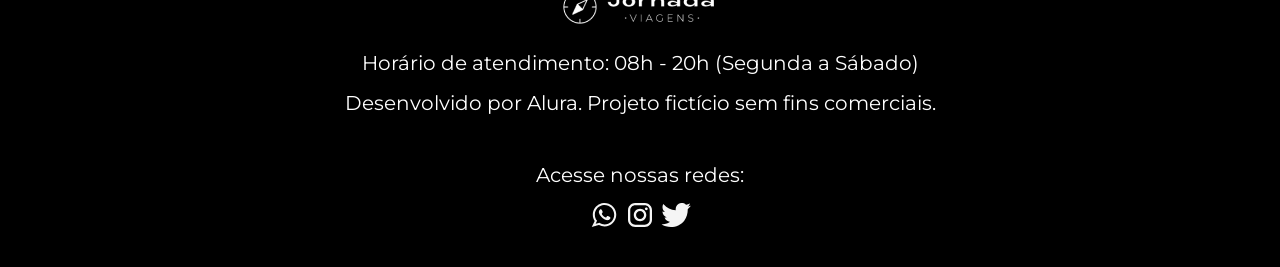
==== commit e9d5e73d: "Termina estilizacao e adaptacao para footer.css" ====
--- a/index.html
+++ b/index.html
@@ -47,287 +47,322 @@
         </nav>
       </div>
     </header>
-    <section class="hero">
-      <div class="hero-img"></div>
-      <h2>
-        Somos uma agência apaixonada por criar viagens inesquecíveis. Do destino
-        à seleção das atividades, cuidamos de todos os detalhes para que você
-        aproveite ao máximo cada momento da sua jornada!
-      </h2>
-    </section>
-    <section class="offers">
-      <div class="section-title">
-        <h2>Ofertas da Semana</h2>
-        <hr />
+    <main>
+      <section class="hero">
+        <div class="hero-img"></div>
+        <h2>
+          Somos uma agência apaixonada por criar viagens inesquecíveis. Do
+          destino à seleção das atividades, cuidamos de todos os detalhes para
+          que você aproveite ao máximo cada momento da sua jornada!
+        </h2>
+      </section>
+      <section class="offers">
+        <div class="section-title">
+          <h2>Ofertas da Semana</h2>
+          <hr />
+        </div>
+        <div class="offers-cards">
+          <article class="card japao">
+            <header>
+              <p>HOTEL+AÉREO</p>
+              <h3>
+                Japão <br />
+                <span>R$ 4000</span>
+              </h3>
+            </header>
+            <footer>
+              <a href="#" class="button">Ver detalhes</a>
+            </footer>
+          </article>
+          <article class="card san-andreas">
+            <header>
+              <p>HOTEL+AÉREO</p>
+              <h3>
+                San Andreas <br />
+                <span>R$ 3000</span>
+              </h3>
+            </header>
+            <footer>
+              <a href="#" class="button">Ver detalhes</a>
+            </footer>
+          </article>
+          <article class="card paraiba">
+            <header>
+              <p>HOTEL+AÉREO</p>
+              <h3>
+                Paraíba <br />
+                <span>R$ 1200</span>
+              </h3>
+            </header>
+            <footer>
+              <a href="#" class="button">Ver detalhes</a>
+            </footer>
+          </article>
+          <article class="card manaus">
+            <header>
+              <p>HOTEL+AÉREO</p>
+              <h3>
+                Manaus <br />
+                <span>R$ 1600</span>
+              </h3>
+            </header>
+            <footer>
+              <a href="#" class="button">Ver detalhes</a>
+            </footer>
+          </article>
+        </div>
+      </section>
+      <section class="categories">
+        <div class="section-title">
+          <h2>Busque por Categoria</h2>
+          <hr />
+        </div>
+        <div class="categories-cards">
+          <a
+            class="card"
+            href="#"
+            target="_blank"
+            title="Busque pela categoria Pacotes Nacionais"
+          >
+            <img
+              src="img/pacotes-nacionais.png"
+              alt="ícone cinza representado por uma pessoa fazendo tracking"
+            />
+            <h3 class="content-title">
+              Pacotes <br />
+              Nacionais
+            </h3>
+          </a>
+
+          <a
+            class="card"
+            href="#"
+            target="_blank"
+            title="Busque pela categoria Pacotes Internacionais"
+          >
+            <img
+              src="img/pacotes-interacionais.png"
+              alt="ícone cinza representado por um avião"
+            />
+            <h3 class="content-title">
+              Pacotes <br />
+              Internacionais
+            </h3>
+          </a>
+
+          <a
+            class="card single-line transfer"
+            href="#"
+            target="_blank"
+            title="Busque pela categoria Transfer"
+          >
+            <img
+              src="img/transfer.png"
+              alt="ícone cinza representado por um ônibus"
+            />
+            <h3 class="content-title">Transfer <br /></h3>
+          </a>
+
+          <a
+            class="card sigle-line"
+            href="#"
+            target="_blank"
+            title="Busque pela categoria Seguro de Viagem"
+          >
+            <img
+              src="img/seguro-viagem.png"
+              alt="ícone cinza representado pelo mundo como um planeta com um cadeado "
+            />
+            <h3 class="content-title">
+              Seguro <br />
+              Viagem
+            </h3>
+          </a>
+        </div>
+      </section>
+      <section class="destinations">
+        <div class="section-title">
+          <h2>Destinos Populares</h2>
+          <hr />
+        </div>
+        <div class="destination-items">
+          <article class="item tokyo">
+            <header>
+              <div class="img-item"></div>
+              <h3 class="content-title">Tokyo</h3>
+              <p class="content-text">
+                Tóquio é uma cidade vibrante e cosmopolita, com seus templos
+                históricos, museus de arte moderna e arranha-céus icônicos. Não
+                perca a chance de mergulhar em sua atmosfera fascinante.
+              </p>
+              <footer>
+                <a
+                  href="#"
+                  class="button"
+                  target="_blank"
+                  title="Veja mais detalhes do destinho para Tokyo"
+                  >Ver detalhes</a
+                >
+              </footer>
+            </header>
+          </article>
+          <article class="item osaka">
+            <header>
+              <div class="img-item"></div>
+              <h3 class="content-title">Osaka</h3>
+              <p class="content-text">
+                Osaka é uma cidade agitada e moderna no Japão. A cidade é famosa
+                por sua gastronomia deliciosa e por ser um excelente ponto de
+                partida para explorar outras cidades japonesas próximas.
+              </p>
+              <footer>
+                <a
+                  href="#"
+                  class="button"
+                  target="_blank"
+                  title="Veja mais detalhes do destinho para Osaka"
+                  >Ver detalhes</a
+                >
+              </footer>
+            </header>
+          </article>
+        </div>
+      </section>
+      <section class="payments">
+        <div class="section-title">
+          <h2>Condições de Pagamento</h2>
+          <hr />
+        </div>
+        <div class="content-container">
+          <div class="text-content">
+            <h3 class="content-title">Parcelamento em até 12x!</h3>
+            <p class="content-text">
+              Viaje pagando em até 12 parcelas no cartão, à vista no crédito com
+              5% de desconto ou no Pix com 10% de desconto!
+            </p>
+          </div>
+          <div class="image-gallery">
+            <div class="image first"></div>
+            <div class="image second"></div>
+            <div class="image thirdy colspan-2"></div>
+          </div>
+        </div>
+      </section>
+      <section class="testimonials">
+        <div class="section-title">
+          <h2>Depoimentos</h2>
+          <hr />
+        </div>
+        <div class="testimonial-container">
+          <article>
+            <header>
+              <p>
+                A Jornada foi uma das melhores agências de viagens que eu já
+                experimentei. O serviço ao cliente foi excepcional, e toda a
+                equipe foi muito atenciosa e prestativa.
+              </p>
+            </header>
+            <footer>
+              <img
+                src="img/avatar-talita.png"
+                alt="imagem de perfil da cliente Talita Villas Boas"
+              />
+              <div class="profile-content">
+                <h3>Talita Villas Boas</h3>
+                <div class="rating">
+                  <span class="star">★</span>
+                  <span class="star">★</span>
+                  <span class="star">★</span>
+                  <span class="star">★</span>
+                  <span class="star">★</span>
+                </div>
+              </div>
+            </footer>
+          </article>
+          <article>
+            <header>
+              <p>
+                Recomendo fortemente a agência de viagens Jornada. Eles oferecem
+                um serviço personalizado e de alta qualidade que excedeu minhas
+                expectativas em minha última viagem.
+              </p>
+            </header>
+            <footer>
+              <img
+                src="img/avatar-amari.png"
+                alt="imagem de perfil da cliente Amari Salin"
+              />
+              <div class="profile-content">
+                <h3>Amari Salin</h3>
+                <div class="rating">
+                  <span class="star">★</span>
+                  <span class="star">★</span>
+                  <span class="star">★</span>
+                  <span class="star">★</span>
+                  <span class="star">★</span>
+                </div>
+              </div>
+            </footer>
+          </article>
+          <article>
+            <header>
+              <p>
+                Minha viagem com a Jornada foi incrível! Recomendo muito a
+                agência para quem busca uma experiência emocionante e
+                personalizada.
+              </p>
+            </header>
+            <footer>
+              <img
+                src="img/avatar-lauro.png"
+                alt="imagem de perfil da cliente Lauro B. Matos"
+              />
+              <div class="profile-content">
+                <h3>Lauro B. Matos</h3>
+                <div class="rating">
+                  <span class="star">★</span>
+                  <span class="star">★</span>
+                  <span class="star">★</span>
+                  <span class="star">★</span>
+                  <span class="star">★</span>
+                </div>
+              </div>
+            </footer>
+          </article>
+        </div>
+      </section>
+      <section class="bottom-hero">
+        <div class="hero-img"></div>
+      </section>
+    </main>
+    <footer class="main-footer">
+      <div class="footer-content">
+        <img src="img/logo-footer.png" alt="Logo completo Jornada Viagens" />
+        <p>Horário de atendimento: 08h - 20h (Segunda a Sábado)</p>
+        <p>Desenvolvido por Alura. Projeto fictício sem fins comerciais.</p>
       </div>
-      <div class="offers-cards">
-        <article class="card japao">
-          <header>
-            <p>HOTEL+AÉREO</p>
-            <h3>
-              Japão <br />
-              <span>R$ 4000</span>
-            </h3>
-          </header>
-          <footer>
-            <a href="#" class="button">Ver detalhes</a>
-          </footer>
-        </article>
-        <article class="card san-andreas">
-          <header>
-            <p>HOTEL+AÉREO</p>
-            <h3>
-              San Andreas <br />
-              <span>R$ 3000</span>
-            </h3>
-          </header>
-          <footer>
-            <a href="#" class="button">Ver detalhes</a>
-          </footer>
-        </article>
-        <article class="card paraiba">
-          <header>
-            <p>HOTEL+AÉREO</p>
-            <h3>
-              Paraíba <br />
-              <span>R$ 1200</span>
-            </h3>
-          </header>
-          <footer>
-            <a href="#" class="button">Ver detalhes</a>
-          </footer>
-        </article>
-        <article class="card manaus">
-          <header>
-            <p>HOTEL+AÉREO</p>
-            <h3>
-              Manaus <br />
-              <span>R$ 1600</span>
-            </h3>
-          </header>
-          <footer>
-            <a href="#" class="button">Ver detalhes</a>
-          </footer>
-        </article>
-      </div>
-    </section>
-    <section class="categories">
-      <div class="section-title">
-        <h2>Busque por Categoria</h2>
-        <hr />
-      </div>
-      <div class="categories-cards">
+      <div class="footer-social">
+        <p>Acesse nossas redes:</p>
+
+        <a href="#" target="_blank" title="Entre em contato através do whatsapp"
+          ><img
+            src="img/icon-whatsapp.svg"
+            alt="icone do whatsaap na cor branca"
+        /></a>
+
         <a
-          class="card"
           href="#"
           target="_blank"
-          title="Busque pela categoria Pacotes Nacionais"
-        >
-          <img
-            src="img/pacotes-nacionais.png"
-            alt="ícone cinza representado por uma pessoa fazendo tracking"
-          />
-          <h3 class="content-title">
-            Pacotes <br />
-            Nacionais
-          </h3>
-        </a>
-
-        <a
-          class="card"
-          href="#"
-          target="_blank"
-          title="Busque pela categoria Pacotes Internacionais"
-        >
-          <img
-            src="img/pacotes-interacionais.png"
-            alt="ícone cinza representado por um avião"
-          />
-          <h3 class="content-title">
-            Pacotes <br />
-            Internacionais
-          </h3>
-        </a>
-
-        <a
-          class="card single-line transfer"
-          href="#"
-          target="_blank"
-          title="Busque pela categoria Transfer"
-        >
-          <img
-            src="img/transfer.png"
-            alt="ícone cinza representado por um ônibus"
-          />
-          <h3 class="content-title">Transfer <br /></h3>
-        </a>
-
-        <a
-          class="card sigle-line"
-          href="#"
-          target="_blank"
-          title="Busque pela categoria Seguro de Viagem"
-        >
-          <img
-            src="img/seguro-viagem.png"
-            alt="ícone cinza representado pelo mundo como um planeta com um cadeado "
-          />
-          <h3 class="content-title">
-            Seguro <br />
-            Viagem
-          </h3>
-        </a>
+          title="Acesse o Instagram de Jornada Viagens"
+          ><img
+            src="img/icon-instragam.svg"
+            alt="icone do instagram na cor branca"
+        /></a>
+
+        <a href="#" target="_blank" title="Acesse o Twitter de Jornada Viagens"
+          ><img src="img/icon-twiter.svg" alt="icone do twitter na cor branca"
+        /></a>
       </div>
-    </section>
-    <section class="destinations">
-      <div class="section-title">
-        <h2>Destinos Populares</h2>
-        <hr />
-      </div>
-      <div class="destination-items">
-        <article class="item tokyo">
-          <header>
-            <div class="img-item"></div>
-            <h4 class="content-title">Tokyo</h4>
-            <p class="content-text">
-              Tóquio é uma cidade vibrante e cosmopolita, com seus templos
-              históricos, museus de arte moderna e arranha-céus icônicos. Não
-              perca a chance de mergulhar em sua atmosfera fascinante.
-            </p>
-            <footer>
-              <a
-                href="#"
-                class="button"
-                target="_blank"
-                title="Veja mais detalhes do destinho para Tokyo"
-                >Ver detalhes</a
-              >
-            </footer>
-          </header>
-        </article>
-        <article class="item osaka">
-          <header>
-            <div class="img-item"></div>
-            <h4 class="content-title">Osaka</h4>
-            <p class="content-text">
-              Osaka é uma cidade agitada e moderna no Japão. A cidade é famosa
-              por sua gastronomia deliciosa e por ser um excelente ponto de
-              partida para explorar outras cidades japonesas próximas.
-            </p>
-            <footer>
-              <a
-                href="#"
-                class="button"
-                target="_blank"
-                title="Veja mais detalhes do destinho para Osaka"
-                >Ver detalhes</a
-              >
-            </footer>
-          </header>
-        </article>
-      </div>
-    </section>
-    <section class="payments">
-      <div class="section-title">
-        <h2>Condições de Pagamento</h2>
-        <hr />
-      </div>
-      <div class="content-container">
-        <div class="text-content">
-          <h3 class="content-title">Parcelamento em até 12x!</h3>
-          <p class="content-text">
-            Viaje pagando em até 12 parcelas no cartão, à vista no crédito com
-            5% de desconto ou no Pix com 10% de desconto!
-          </p>
-        </div>
-        <div class="image-gallery">
-          <div class="image first"></div>
-          <div class="image second"></div>
-          <div class="image thirdy colspan-2"></div>
-        </div>
-      </div>
-    </section>
-    <section class="testimonials">
-      <div class="section-title">
-        <h2>Depoimentos</h2>
-        <hr />
-      </div>
-      <div class="testimonial-container">
-        <article>
-          <header>
-            <p>
-              A Jornada foi uma das melhores agências de viagens que eu já
-              experimentei. O serviço ao cliente foi excepcional, e toda a
-              equipe foi muito atenciosa e prestativa.
-            </p>
-          </header>
-          <footer>
-            <img
-              src="img/avatar-talita.png"
-              alt="imagem de perfil da cliente Talita Villas Boas"
-            />
-            <div class="profile-content">
-              <h4>Talita Villas Boas</h4>
-              <div class="rating">
-                <span class="star">★</span>
-                <span class="star">★</span>
-                <span class="star">★</span>
-                <span class="star">★</span>
-                <span class="star">★</span>
-              </div>
-            </div>
-          </footer>
-        </article>
-        <article>
-          <header>
-            <p>
-              Recomendo fortemente a agência de viagens Jornada. Eles oferecem
-              um serviço personalizado e de alta qualidade que excedeu minhas
-              expectativas em minha última viagem.
-            </p>
-          </header>
-          <footer>
-            <img
-              src="img/avatar-amari.png"
-              alt="imagem de perfil da cliente Amari Salin"
-            />
-            <div class="profile-content">
-              <h4>Amari Salin</h4>
-              <div class="rating">
-                <span class="star">★</span>
-                <span class="star">★</span>
-                <span class="star">★</span>
-                <span class="star">★</span>
-                <span class="star">★</span>
-              </div>
-            </div>
-          </footer>
-        </article>
-        <article>
-          <header>
-            <p>
-              Minha viagem com a Jornada foi incrível! Recomendo muito a agência
-              para quem busca uma experiência emocionante e personalizada.
-            </p>
-          </header>
-          <footer>
-            <img
-              src="img/avatar-lauro.png"
-              alt="imagem de perfil da cliente Lauro B. Matos"
-            />
-            <div class="profile-content">
-              <h4>Lauro B. Matos</h4>
-              <div class="rating">
-                <span class="star">★</span>
-                <span class="star">★</span>
-                <span class="star">★</span>
-                <span class="star">★</span>
-                <span class="star">★</span>
-              </div>
-            </div>
-          </footer>
-        </article>
-      </div>
-    </section>
+    </footer>
   </body>
 </html>
--- a/css/style.css
+++ b/css/style.css
@@ -5,4 +5,5 @@
 @import url(categories.css);
 @import url(destinations.css);
 @import url(payments.css);
-@import url(testimonials.css)+@import url(testimonials.css);
+@import url(footer.css)
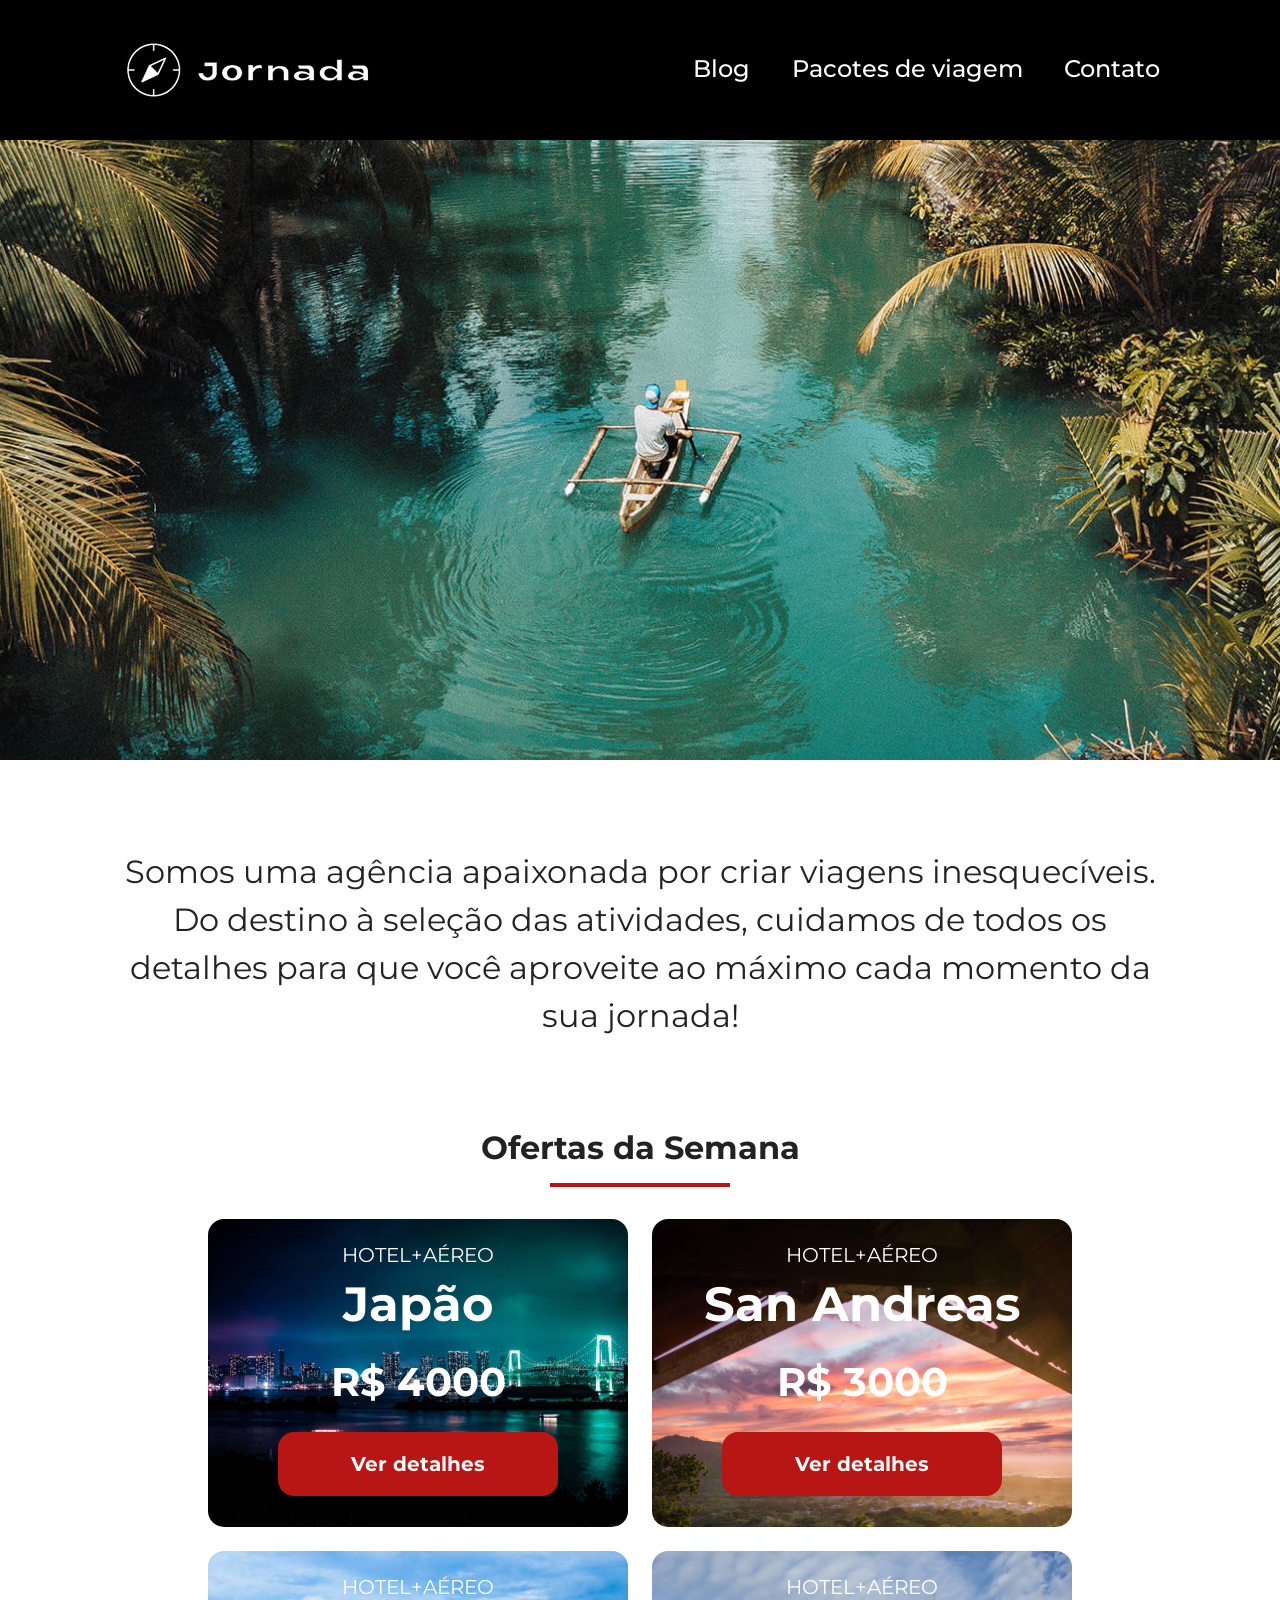
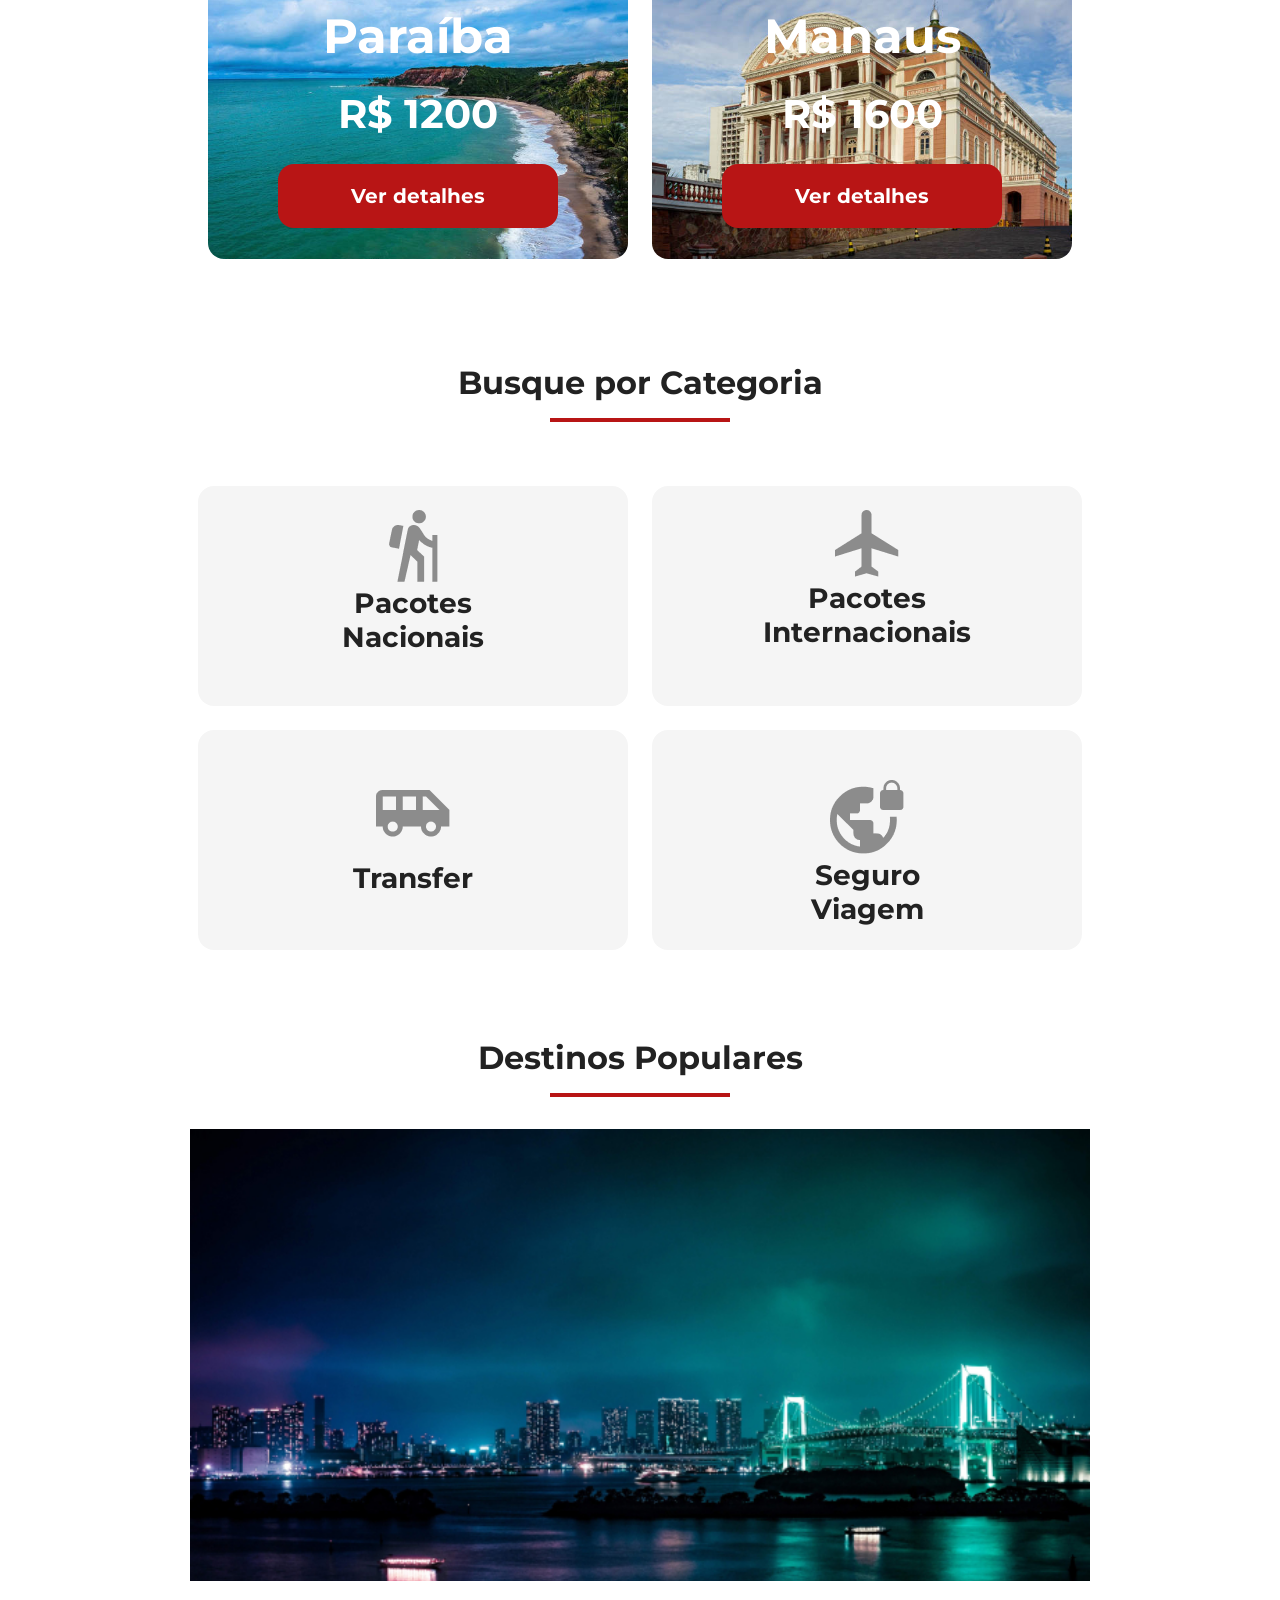
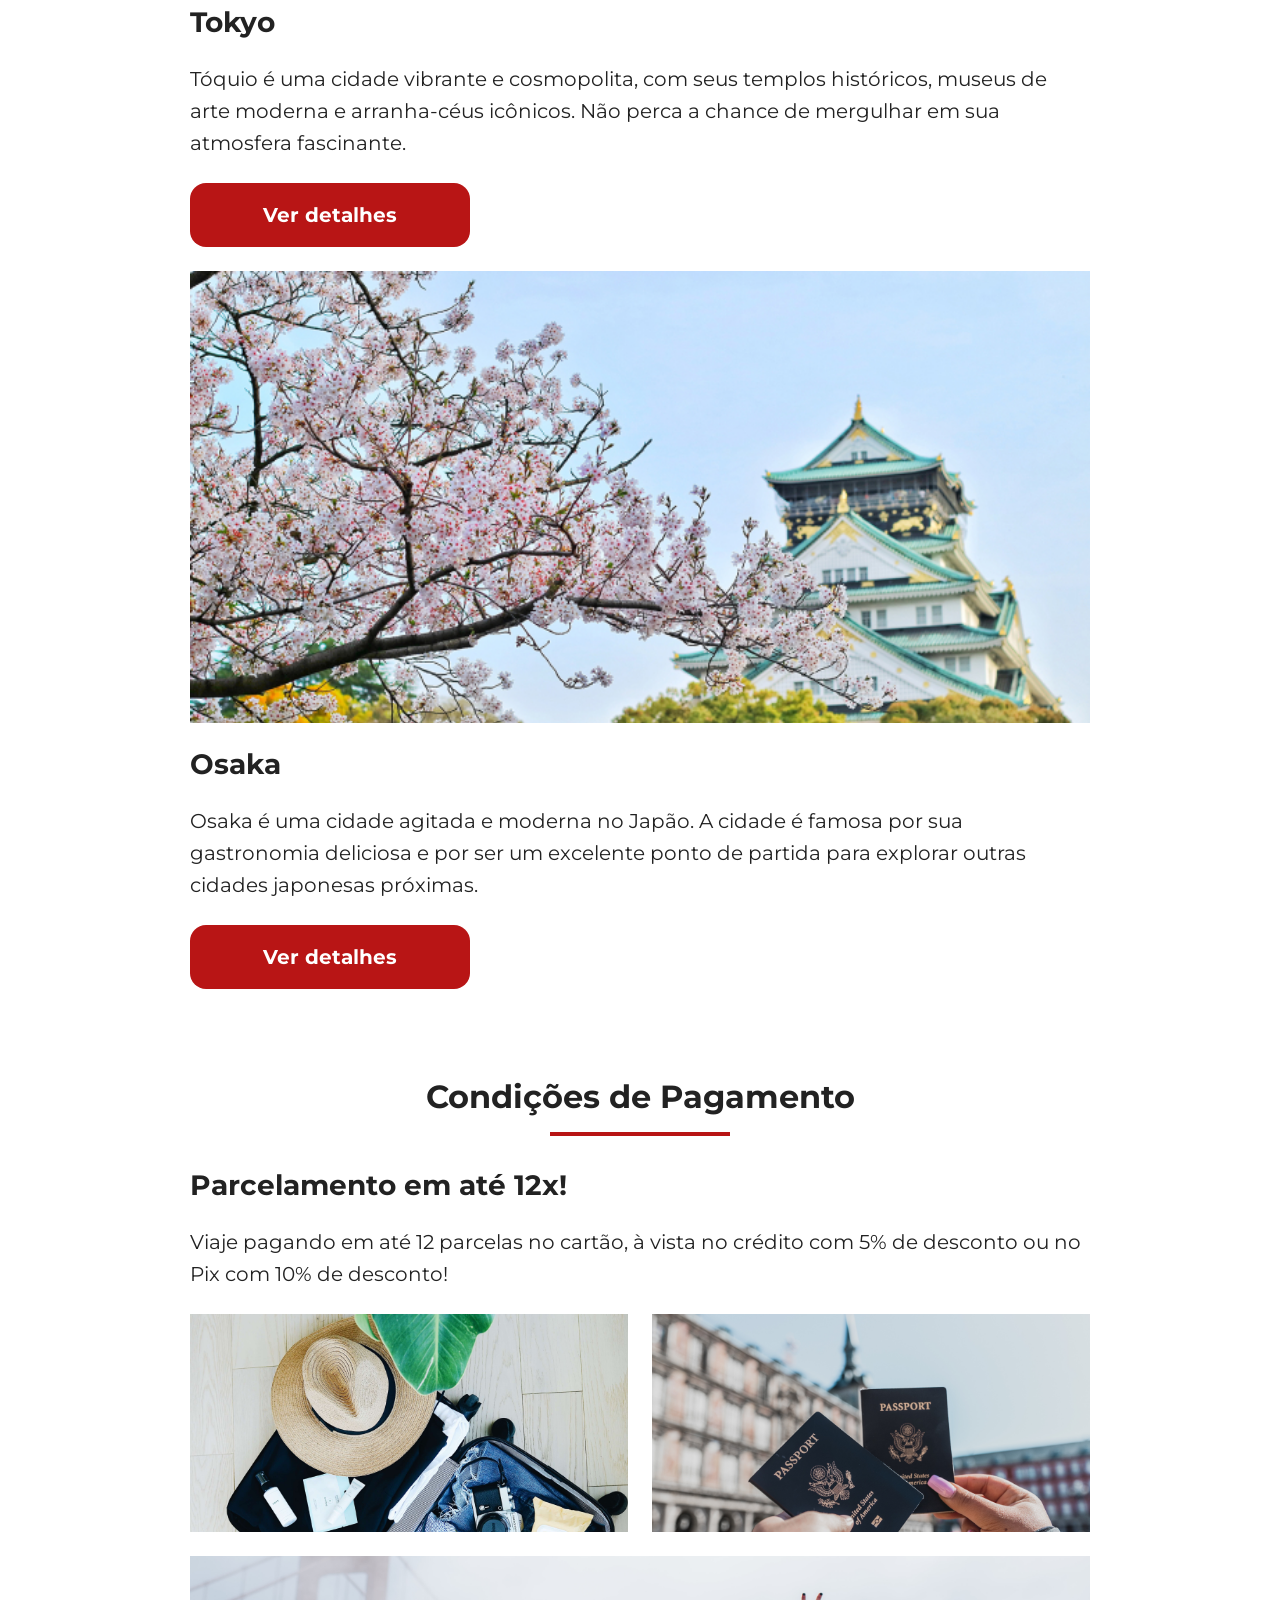
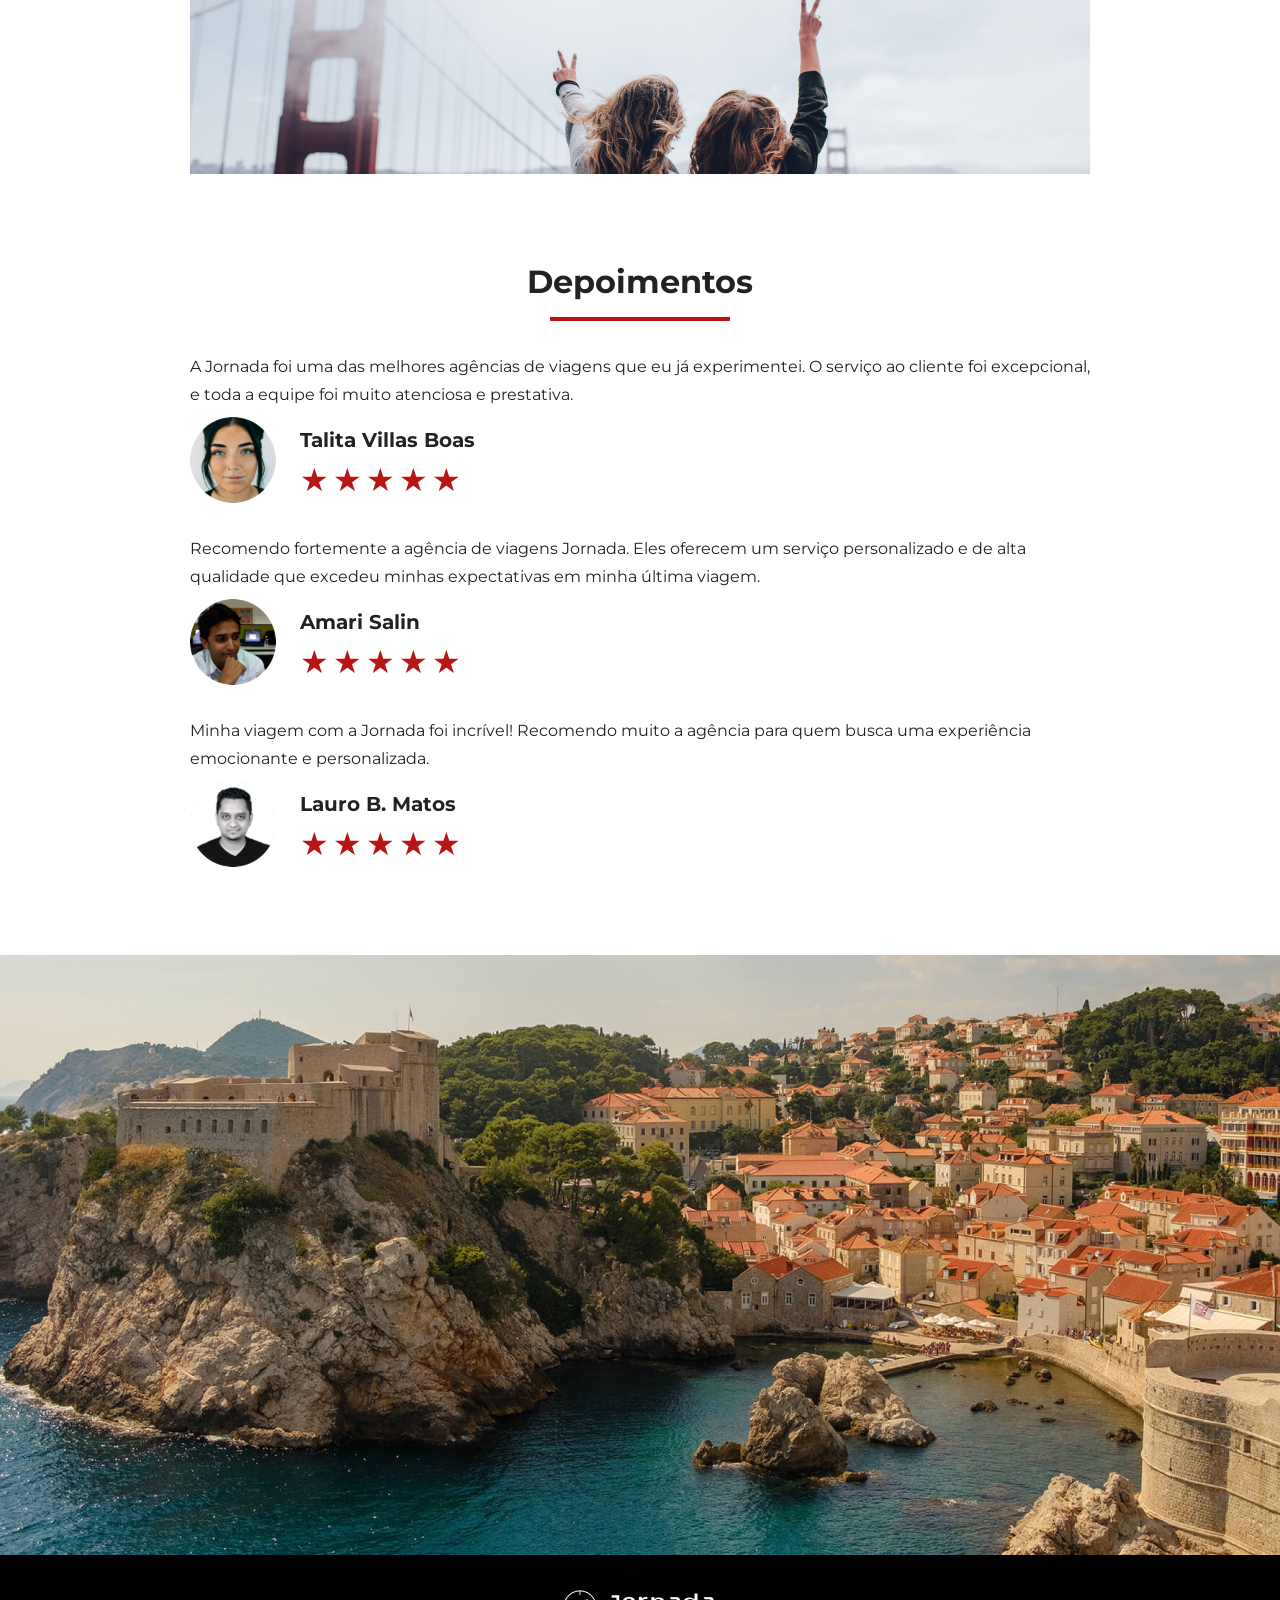
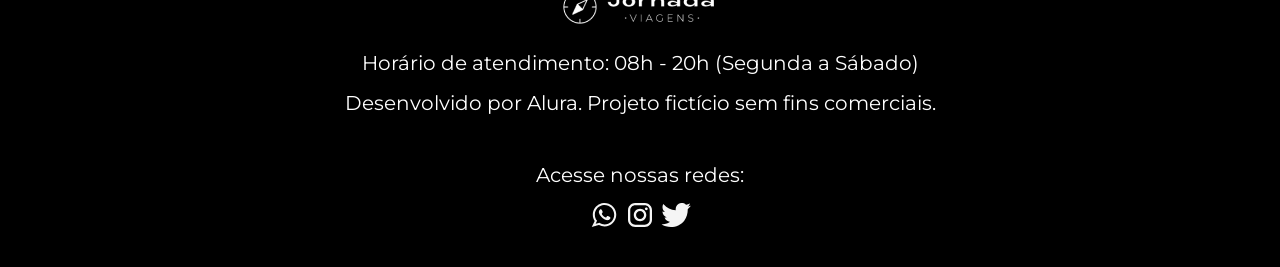
==== commit e6c36029: "Inicio da criacao do blog e finalizacao do blog hero" ====
--- a/index.html
+++ b/index.html
@@ -3,7 +3,29 @@
   <head>
     <meta charset="UTF-8" />
     <meta name="viewport" content="width=device-width, initial-scale=1.0" />
+    <meta
+      name="description"
+      content="Jornada Viagens, uma agência apaixonada por criar viagens inesquecíveis"
+    />
+
+    <meta name="og:title" content="Jornada Viagens" />
+    <meta
+      name="og:description"
+      content="Jornada Viagens, uma agência apaixonada por criar viagens inesquecíveis"
+    />
+    <meta
+      name="og:image"
+      content="https://jaquelinessouz.github.io/jornada-viagens/img/logo-footer.png"
+    />
+    <meta name="og:type" content="website" />
+    <meta
+      name="og:url"
+      content="https://jaquelinessouz.github.io/jornada-viagens"
+    />
+
+    <link rel="icon" href="favico.png" />
     <link rel="stylesheet" href="./css/style.css" />
+
     <title>Jornada Viagens</title>
   </head>
   <body>
@@ -48,7 +70,7 @@
       </div>
     </header>
     <main>
-      <section class="hero">
+      <section class="hero hero--home">
         <div class="hero-img"></div>
         <h2>
           Somos uma agência apaixonada por criar viagens inesquecíveis. Do
@@ -164,7 +186,7 @@
           </a>
 
           <a
-            class="card sigle-line"
+            class="card single-line"
             href="#"
             target="_blank"
             title="Busque pela categoria Seguro de Viagem"
--- a/css/style.css
+++ b/css/style.css
@@ -6,4 +6,5 @@
 @import url(destinations.css);
 @import url(payments.css);
 @import url(testimonials.css);
-@import url(footer.css)+@import url(footer.css);
+@import url(blog.css);
